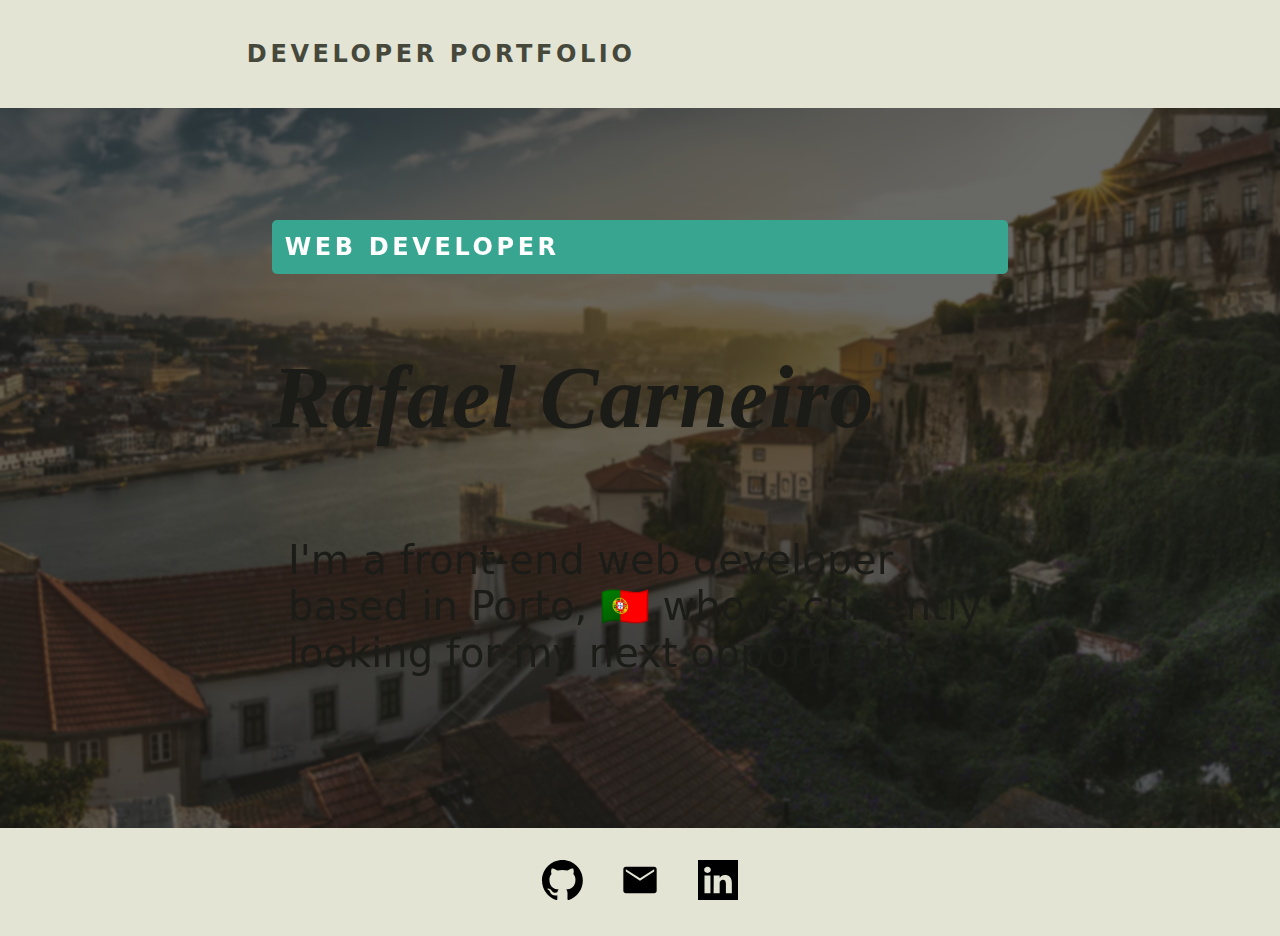
==== index.html @ 3be6e86f "Step 4: Build hero section and basic footer" ====
<!DOCTYPE html>
<html lang="en">
<head>
    <meta charset="UTF-8">
    <meta http-equiv="X-UA-Compatible" content="IE=edge">
    <meta name="viewport" content="width=device-width, initial-scale=1.0">
    <link href="assets/css/index.css" rel="stylesheet" />
    <title>Rafael Carneiro: Front End Web Developer Portfolio - Porto, Portugal</title>

    <!-- This tag means that search engines won't ever try to show this page in their results. -->
    <meta name="robots" content="noindex">
</head>
<body class="surface-1 body-typography pancake-stack">
  <header>
    <section class="top-bar surface-5">
      <p class="display-small-typography">Developer Portfolio</p>
      <theme-toggle></theme-toggle>
    </section>
  </header>
  <main>
    <section class="hero-section">
      <div class="hero-overlay content-center">
        <div class="hero-content">
          <h1 class="display-small-typography surface-4">
            Web Developer
          </h1>
          <h2 class="display-large">
            <em>Rafael Carneiro</em>
          </h2>
          <p>
            I'm a front-end web developer based in Porto, 🇵🇹 who is currently looking for my next opportunity.
          </p>
        </div>
      </div>
    </section>
  </main>
  <footer class="surface-5 content-center">
    <section class="footer-links">
      <a href="https://github.com/rafaelc199" target="_blank">
        <img src="./assets/images/github-mark.svg" alt="GitHub Logo" title="Visit My GitHub" class="social-links">
      </a>
      <a href="mailto:rafaelemachadoc+portfolio@gmail.com" target="_blank">
        <img src="./assets/images/email-icon.svg" alt="Email Icon" title="Email Me" class="social-links">
      </a>
      <a href="https://www.linkedin.com/in/rafael-carneiro-33394322a" target="_blank">
        <img src="./assets/images/linkedin-logo.svg" alt="LinkedIn Logo" title="Visit My LinkedIn" class="social-links">
      </a>
    </section>
  </footer>
  <script type="module" src="assets/js/index.js"></script>
</body>
</html>
---- assets/css/index.css ----
/* 
  Using CSS layers to give better control over how our styles are applied.
  We just specify the order up front that we want to follow and we no 
  longer need to worry about making sure that everything loads in the right order.

  Docs: https://developer.mozilla.org/en-US/docs/Web/CSS/@layer
*/
@layer configuration, theme, layout, utilities, components;

/* 
  Configuration Section.

  This is where we figure out all the different styles we want to make configurable.
  We do this by creating some CSS custom properties.

  Docs: https://developer.mozilla.org/en-US/docs/Web/CSS/Using_CSS_custom_properties
*/
@layer configuration {
  :root {
    /* 
      Colors

      We will set these later on in the theme section. 
      For now we will just leave them as `unset`.
    */
    --surface-1-background: unset;
    --surface-1-text: unset;

    --surface-2-background: unset;
    --surface-2-text: unset;

    --surface-3-background: unset;
    --surface-3-text: unset;

    --surface-4-background: unset;
    --surface-4-text: unset;

    --surface-5-background: unset;
    --surface-5-text: unset;

    --surface-6-background: unset;
    --surface-6-text: unset;

    --surface-7-background: unset;
    --surface-7-text: unset;

    --surface-8-background: unset;
    --surface-8-text: unset;

    --outline-color: unset;

    /* 
      Typography

      Using the values taken from https://open-props.style/ to make sure we get nice looking
      fonts without having to worry about loading custom web fonts.
    */
    --font-sans: system-ui,-apple-system,Segoe UI,Roboto,Ubuntu,Cantarell,Noto Sans,sans-serif;
    --font-serif: ui-serif,serif;
    --font-mono: Dank Mono,Operator Mono,Inconsolata,Fira Mono,ui-monospace,SF Mono,Monaco,Droid Sans Mono,Source Code Pro,monospace;
  }
}

/* 
  Theme Section.

  We want to create a simple light and dark mode version of the page depending on 
  the preferences of the user.
*/
@layer theme {
  /* First we define some basic color schemes */

  /* Light Theme Color Values */
  :root {
    --surface-1-background-light-theme: rgb(255, 252, 244);
    --surface-1-text-light-theme: rgb(27, 28, 23);

    --surface-2-background-light-theme: rgb(160, 189, 7);
    --surface-2-text-light-theme: rgb(255, 255, 255);

    --surface-3-background-light-theme: rgb(92, 97, 70);
    --surface-3-text-light-theme: rgb(255, 255, 255);

    --surface-4-background-light-theme: rgb(55, 165, 143);
    --surface-4-text-light-theme: rgb(255, 255, 255);

    --surface-5-background-light-theme: rgb(227, 228, 211);
    --surface-5-text-light-theme: rgb(70, 72, 60);

    --surface-6-background-light-theme: rgb(47, 137, 215);
    --surface-6-text-light-theme: rgb(255, 255, 255);

    --surface-7-background-light-theme: rgb(141, 42, 42);
    --surface-7-text-light-theme: rgb(255, 255, 255);

    --surface-8-background-light-theme: rgb(210, 160, 72);
    --surface-8-text-light-theme: rgb(255, 255, 255);

    --outline-color-light-theme: rgb(119, 120, 106);
  }

  /* Dark Theme Color Values */
  :root {
    --surface-1-background-dark-theme: rgb(27, 28, 23);
    --surface-1-text-dark-theme: rgb(228, 226, 218);

    --surface-2-background-dark-theme: rgb(187, 208, 100);
    --surface-2-text-dark-theme: rgb(43, 52, 0);

    --surface-3-background-dark-theme: rgb(197, 202, 168);
    --surface-3-text-dark-theme: rgb(46, 51, 27);

    --surface-4-background-dark-theme: rgb(161, 208, 196);
    --surface-4-text-dark-theme: rgb(4, 55, 47);

    --surface-5-background-dark-theme: rgb(70, 72, 60);
    --surface-5-text-dark-theme: rgb(199, 200, 183);

    --surface-6-background-dark-theme: rgb(161, 201, 255);
    --surface-6-text-dark-theme: rgb(0, 50, 91);

    --surface-7-background-dark-theme: rgb(255, 180, 171);
    --surface-7-text-dark-theme: rgb(105, 0, 5);

    --surface-8-background-dark-theme: rgb(255, 181, 91);
    --surface-8-text-dark-theme: rgb(70, 42, 0);

    --outline-color-dark-theme: rgb(145, 146, 131);
  }
  
  /* 
    Set the default theme.

    Now that we have the colors defined for the different themes we can start to use them.
    First we set the default values we want to use if the user has no preference.
    We are going to use the dark theme by default here. We will do that by using some of 
    the CSS custom properties we set up earlier in the configuration section and make 
    them point to the dark theme values we just defined above.
  */
  :root {
    --surface-1-background: var(--surface-1-background-dark-theme);
    --surface-1-text: var(--surface-1-text-dark-theme);

    --surface-2-background: var(--surface-2-background-dark-theme);
    --surface-2-text: var(--surface-2-text-dark-theme);

    --surface-3-background: var(--surface-3-background-dark-theme);
    --surface-3-text: var(--surface-3-text-dark-theme);

    --surface-4-background: var(--surface-4-background-dark-theme);
    --surface-4-text: var(--surface-4-text-dark-theme);

    --surface-5-background: var(--surface-5-background-dark-theme);
    --surface-5-text: var(--surface-5-text-dark-theme);

    --surface-6-background: var(--surface-6-background-dark-theme);
    --surface-6-text: var(--surface-6-text-dark-theme);

    --surface-7-background: var(--surface-7-background-dark-theme);
    --surface-7-text: var(--surface-7-text-dark-theme);

    --surface-8-background: var(--surface-8-background-dark-theme);
    --surface-8-text: var(--surface-8-text-dark-theme);

    --outline-color: var(--outline-color-dark-theme);
  }

  /* 
    Set the alternative theme for users who prefer light mode

    If users have indicated that they prefer light mode in their browser we can easily
    swap out the colors we are using to accomodate that. We do that by wrapping the code
    in a media query that ensures this code will ONLY apply if they have this setting enabled.

    Docs: https://developer.mozilla.org/en-US/docs/Web/CSS/@media/prefers-color-scheme
  */
  @media (prefers-color-scheme: light) {
    :root {
      --surface-1-background: var(--surface-1-background-light-theme);
      --surface-1-text: var(--surface-1-text-light-theme);

      --surface-2-background: var(--surface-2-background-light-theme);
      --surface-2-text: var(--surface-2-text-light-theme);

      --surface-3-background: var(--surface-3-background-light-theme);
      --surface-3-text: var(--surface-3-text-light-theme);

      --surface-4-background: var(--surface-4-background-light-theme);
      --surface-4-text: var(--surface-4-text-light-theme);

      --surface-5-background: var(--surface-5-background-light-theme);
      --surface-5-text: var(--surface-5-text-light-theme);

      --surface-6-background: var(--surface-6-background-light-theme);
      --surface-6-text: var(--surface-6-text-light-theme);

      --surface-7-background: var(--surface-7-background-light-theme);
      --surface-7-text: var(--surface-7-text-light-theme);

      --surface-8-background: var(--surface-8-background-light-theme);
      --surface-8-text: var(--surface-8-text-light-theme);

      --outline-color: var(--outline-color-light-theme);
    }
  }

  /* 
    Users can manually also chose to view the website in light and dark theme modes by clicking
    a button. When that happens we set a custom data attribute on the body tag. This is where we 
    check for that and apply the correct themes if it exists.
  */

  body[data-theme="dark"] {
    --surface-1-background: var(--surface-1-background-dark-theme);
    --surface-1-text: var(--surface-1-text-dark-theme);

    --surface-2-background: var(--surface-2-background-dark-theme);
    --surface-2-text: var(--surface-2-text-dark-theme);

    --surface-3-background: var(--surface-3-background-dark-theme);
    --surface-3-text: var(--surface-3-text-dark-theme);

    --surface-4-background: var(--surface-4-background-dark-theme);
    --surface-4-text: var(--surface-4-text-dark-theme);

    --surface-5-background: var(--surface-5-background-dark-theme);
    --surface-5-text: var(--surface-5-text-dark-theme);

    --surface-6-background: var(--surface-6-background-dark-theme);
    --surface-6-text: var(--surface-6-text-dark-theme);

    --surface-7-background: var(--surface-7-background-dark-theme);
    --surface-7-text: var(--surface-7-text-dark-theme);

    --surface-8-background: var(--surface-8-background-dark-theme);
    --surface-8-text: var(--surface-8-text-dark-theme);

    --outline-color: var(--outline-color-dark-theme);
  }

  body[data-theme="light"]{
    --surface-1-background: var(--surface-1-background-light-theme);
    --surface-1-text: var(--surface-1-text-light-theme);

    --surface-2-background: var(--surface-2-background-light-theme);
    --surface-2-text: var(--surface-2-text-light-theme);

    --surface-3-background: var(--surface-3-background-light-theme);
    --surface-3-text: var(--surface-3-text-light-theme);

    --surface-4-background: var(--surface-4-background-light-theme);
    --surface-4-text: var(--surface-4-text-light-theme);

    --surface-5-background: var(--surface-5-background-light-theme);
    --surface-5-text: var(--surface-5-text-light-theme);

    --surface-6-background: var(--surface-6-background-light-theme);
    --surface-6-text: var(--surface-6-text-light-theme);

    --surface-7-background: var(--surface-7-background-light-theme);
    --surface-7-text: var(--surface-7-text-light-theme);

    --surface-8-background: var(--surface-8-background-light-theme);
    --surface-8-text: var(--surface-8-text-light-theme);

    --outline-color: var(--outline-color-light-theme);
  }
}

@layer layout {
  /* Basic style normalization */
  body {
    margin: 0;
    min-height: 100vh;
  }

  /* https://css-tricks.com/box-sizing/#aa-universal-box-sizing */
  *, ::before, ::after { 
    box-sizing: border-box; 
  }

  /* Based on: https://web.dev/patterns/layout/pancake-stack/ */
  .pancake-stack {
    display: grid;
    grid-template-rows: auto 1fr auto;
  }

  /* Based on https://web.dev/centering-in-css/ */
  .content-center {
    display: grid;
    place-content: center;
    gap: 1ch;
  }
}

/* 
  Utility Section

  Here we are going to create a list of CSS classes that make it easy to style the page.
*/
@layer utilities {
  .surface-1 {
    color: var(--surface-1-text);
    background-color: var(--surface-1-background);
  }

  .surface-2 {
    color: var(--surface-2-text);
    background-color: var(--surface-2-background);
  }

  .surface-3 {
    color: var(--surface-3-text);
    background-color: var(--surface-3-background);
  }

  .surface-4 {
    color: var(--surface-4-text);
    background-color: var(--surface-4-background);
  }

  .surface-5 {
    color: var(--surface-5-text);
    background-color: var(--surface-5-background);
  }

  .surface-6 {
    color: var(--surface-6-text);
    background-color: var(--surface-6-background);
  }

  .surface-7 {
    color: var(--surface-7-text);
    background-color: var(--surface-7-background);
  }

  .surface-8 {
    color: var(--surface-8-text);
    background-color: var(--surface-8-background);
  }

  .outline {
    border: 1px solid var(--outline-color);
  }

  .body-typography {
    font-family: var(--font-sans);
    font-size: 1rem;
  }

  .display-small-typography {
    font-size: 1.5rem;
    text-transform: uppercase;
    letter-spacing: 0.15em;
    font-weight: 600;
  }
}

@layer components {
  /* Header */
  .top-bar {
    display: flex;
    padding: 1rem 3rem;
    align-items: center;
    justify-content: space-around;
  }

  theme-toggle {
    --theme-toggle-icon-color: var(--surface-1-background);
  }

  /* Hero Section */

  .hero-section {
    background-image: url("../images/porto-river-sunset.jpg");
    background-image: -webkit-image-set(
      url("../images/porto-river-sunset.avif") type("image/avif"),
      url("../images/porto-river-sunset.webp") type("image/webp"),
      url("../images/porto-river-sunset.jpg") type("image/jpeg")
    );
    background-image: image-set(
      url("../images/porto-river-sunset.avif") type("image/avif"),
      url("../images/porto-river-sunset.webp") type("image/webp"),
      url("../images/porto-river-sunset.jpg") type("image/jpeg")
    );
    background-position: center center;
    background-repeat: no-repeat;
    background-size: cover;
    min-height: 80vh;
  }

  .hero-overlay {
    background-color: rgba(27, 28, 23, 0.65);
    -webkit-backdrop-filter: blur(1px);
    backdrop-filter: blur(1px);
    min-height: 80vh;
  }

  [data-theme="light"] .hero-overlay {
    background-color: rgba(255, 252, 244, 0.65);
    -webkit-backdrop-filter: blur(3px);
    backdrop-filter: blur(3px);
  }

  .hero-content {
    max-width: 50rem;
    padding: 2rem;
  }

  .hero-content h1 {
    padding: 0.8rem;
    border-radius: 5px;
  }

  .hero-content h2 {
    font-size: 5.5rem;
    font-family: var(--font-serif);
    letter-spacing: 0.01em;
  }

  .hero-content p {
    font-size: 2.5rem;
    font-weight: 200;
    padding: 1rem;
    border-radius: 3px;
  }

  /* Footer  */

  .footer-links a {
    text-decoration: none;
  }

  .footer-links {
    margin-top: 1rem;
    margin-bottom: 1rem;
  }

  img.social-links {
    padding: 1rem;
    height: 4.5rem;
  }

  .social-links:hover {
    border: 1px solid var(--outline-color);
  }
}
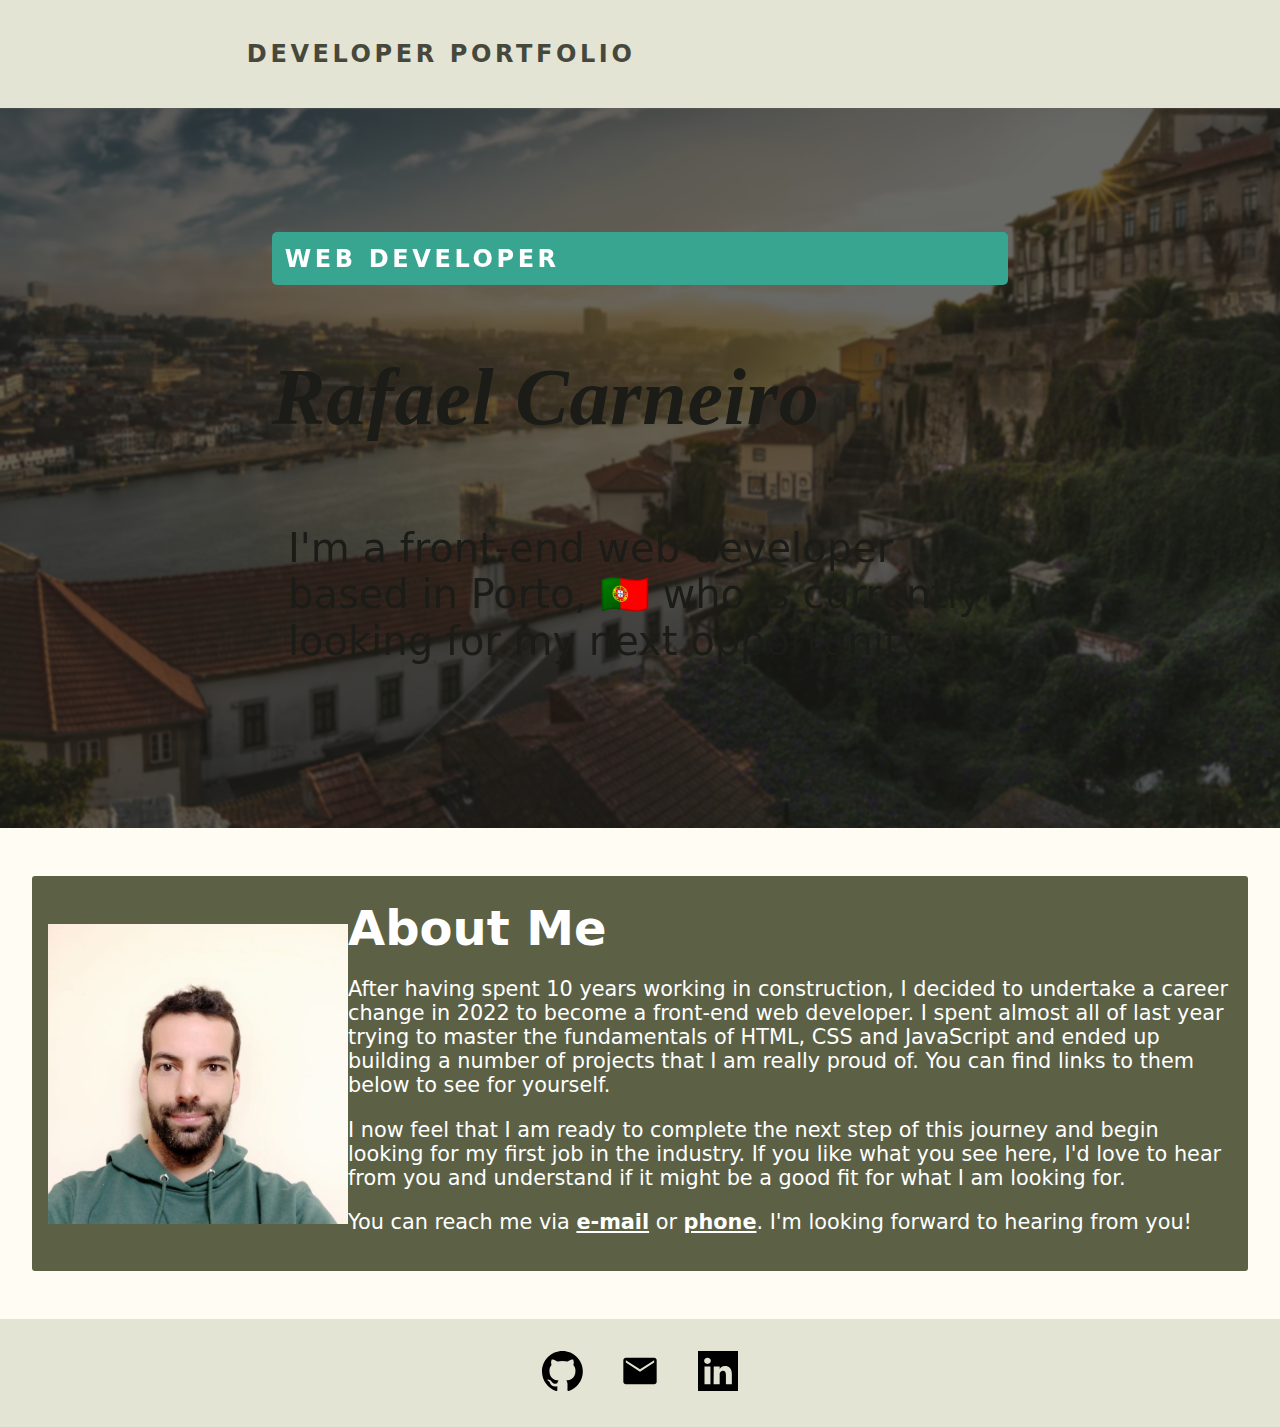
==== commit fd8f7393: "Complete About section" ====
--- a/index.html
+++ b/index.html
@@ -33,6 +33,25 @@
         </div>
       </div>
     </section>
+    <section class="container about-section surface-3">
+      <img src="assets/images/rafa-carneiro.jpeg" alt="Rafael Carneiro" height="300" width="300">
+      <div class="about-section-text">
+        <h4>About Me</h4>
+        <p>
+          After having spent 10 years working in construction, I decided to undertake a career change in 2022 to become a front-end web developer. 
+          I spent almost all of last year trying to master the fundamentals of HTML, CSS and JavaScript and ended up building a number of projects 
+          that I am really proud of. You can find links to them below to see for yourself.
+        </p>
+        <p>
+          I now feel that I am ready to complete the next step of this journey and begin looking for my first job in the industry. If you like what 
+          you see here, I'd love to hear from you and understand if it might be a good fit for what I am looking for.
+        </p>
+        <p>
+          You can reach me via <a href="mailto:rafaelemachadoc+portfolio@gmail.com" target="_blank" title="rafaelemachadoc@gmail.com">e-mail</a> or <a href="tel:+351914448002" title="+351 914 448 002">phone</a>. 
+          I'm looking forward to hearing from you!
+        </p>
+      </div>
+    </section>
   </main>
   <footer class="surface-5 content-center">
     <section class="footer-links">
--- a/assets/css/index.css
+++ b/assets/css/index.css
@@ -272,6 +272,7 @@
   body {
     margin: 0;
     min-height: 100vh;
+    max-width: 100vw;
   }
 
   /* https://css-tricks.com/box-sizing/#aa-universal-box-sizing */
@@ -290,6 +291,14 @@
     display: grid;
     place-content: center;
     gap: 1ch;
+  }
+
+  /* Create a class that helps us take up a reasonable amount of width on the screen depending how big the screen is */
+  .container {
+    margin-inline: auto;
+    width: clamp(16rem, 95vw, 85rem);
+    padding-inline: clamp(1.375rem, 1.2rem + 0.89vw, 2rem);
+    position: relative;
   }
 }
 
@@ -413,7 +422,7 @@
   }
 
   .hero-content h2 {
-    font-size: 5.5rem;
+    font-size: clamp(4rem, 5rem, 5.5rem); /* https://developer.mozilla.org/en-US/docs/Web/CSS/clamp */
     font-family: var(--font-serif);
     letter-spacing: 0.01em;
   }
@@ -425,6 +434,37 @@
     border-radius: 3px;
   }
 
+  /* About Section */
+
+  .about-section {
+    margin-block: 3rem;
+    padding: 1rem;
+    border-radius: 3px;
+    display: flex;
+    flex-direction: column;
+    align-items: center;
+  }
+
+  .about-section-text a {
+    /* Keep the links the same color as the rest of the text just make them bold */
+    color: var(--surface-4-text);
+    font-weight: bold;
+  }
+
+  .about-section-text {
+    text-align: center;
+  }
+
+  .about-section-text h4 {
+    font-size: 3rem;
+    margin-block: 0.5rem;
+  }
+
+  .about-section-text p {
+    max-width: 70ch;
+    font-size: 1.3rem;
+  }
+
   /* Footer  */
 
   .footer-links a {
@@ -444,4 +484,29 @@
   .social-links:hover {
     border: 1px solid var(--outline-color);
   }
+
+  /* Whatever changes we want to make for medium sized screens and above */
+  @media (width >= 768px) {
+    .about-section {
+      flex-direction: row;
+    }
+
+    .about-section-text {
+      margin-inline-start: 2rem;
+      text-align: left;
+    }
+  }
+
+  /* Whatever changes we want to make for large screens */
+  @media (width >= 1240px) {
+    .about-section {
+      flex-direction: row;
+      justify-content: space-around;
+    }
+
+    .about-section-text {
+      /* We don't need the margin any more because we use the `space-around` to handle the layout now */
+      margin-inline-start: unset;
+    }
+  }
 }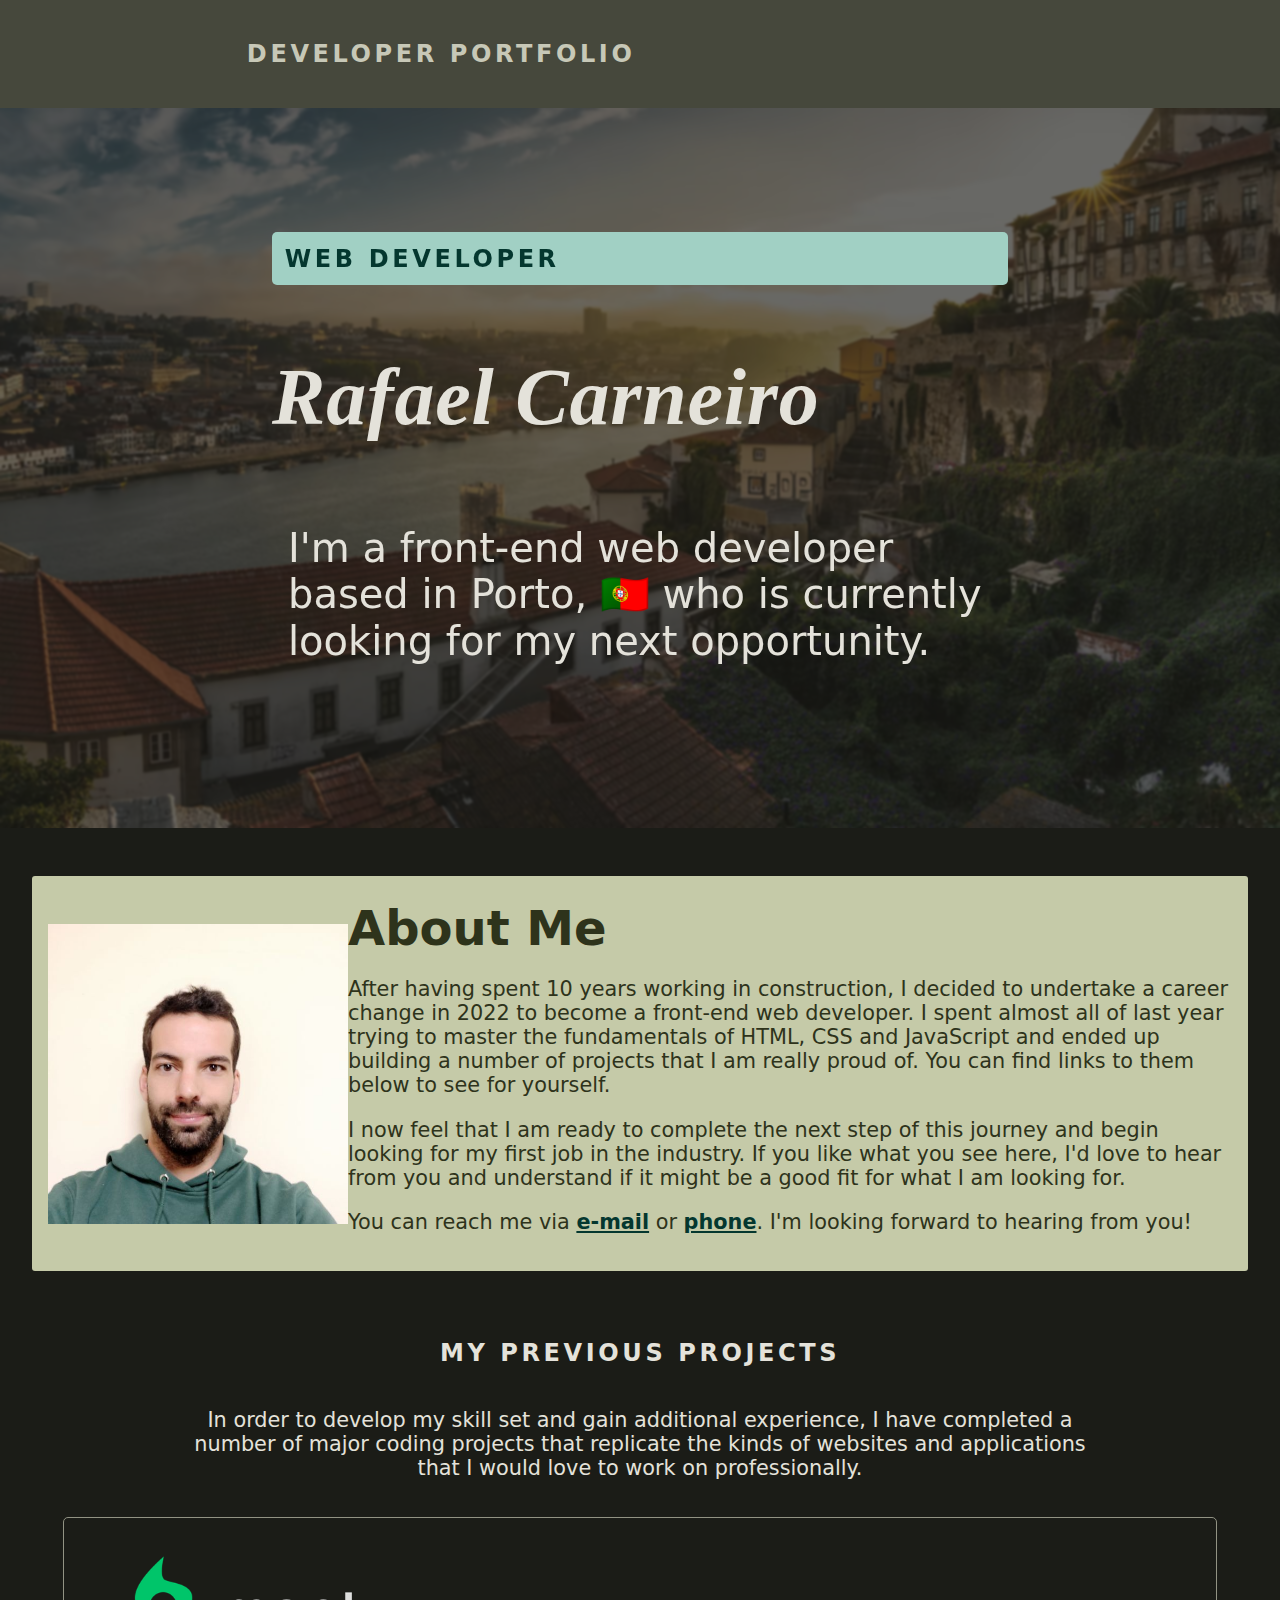
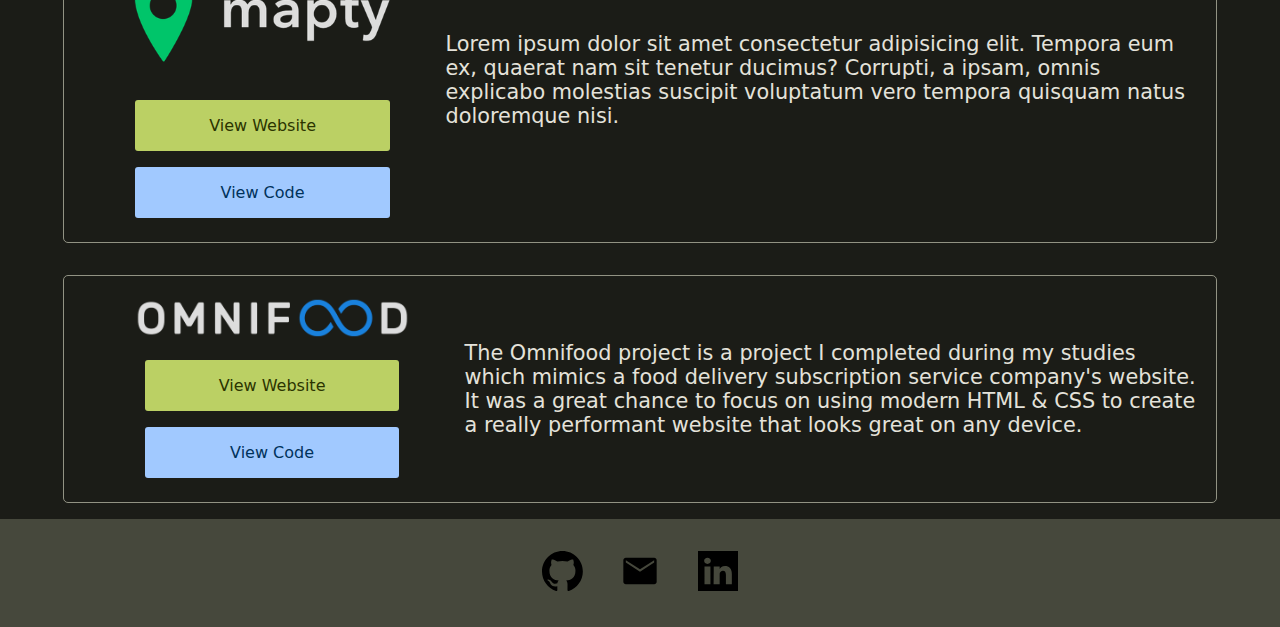
==== commit 094c8660: "Basic outline of project cards in place" ====
--- a/index.html
+++ b/index.html
@@ -10,7 +10,7 @@
     <!-- This tag means that search engines won't ever try to show this page in their results. -->
     <meta name="robots" content="noindex">
 </head>
-<body class="surface-1 body-typography pancake-stack">
+<body class="surface-1 body-typography pancake-stack" data-theme="dark">
   <header>
     <section class="top-bar surface-5">
       <p class="display-small-typography">Developer Portfolio</p>
@@ -37,20 +37,54 @@
       <img src="assets/images/rafa-carneiro.jpeg" alt="Rafael Carneiro" height="300" width="300">
       <div class="about-section-text">
         <h4>About Me</h4>
-        <p>
+        <p class="prose">
           After having spent 10 years working in construction, I decided to undertake a career change in 2022 to become a front-end web developer. 
           I spent almost all of last year trying to master the fundamentals of HTML, CSS and JavaScript and ended up building a number of projects 
           that I am really proud of. You can find links to them below to see for yourself.
         </p>
-        <p>
+        <p class="prose">
           I now feel that I am ready to complete the next step of this journey and begin looking for my first job in the industry. If you like what 
           you see here, I'd love to hear from you and understand if it might be a good fit for what I am looking for.
         </p>
-        <p>
+        <p class="prose">
           You can reach me via <a href="mailto:rafaelemachadoc+portfolio@gmail.com" target="_blank" title="rafaelemachadoc@gmail.com">e-mail</a> or <a href="tel:+351914448002" title="+351 914 448 002">phone</a>. 
           I'm looking forward to hearing from you!
         </p>
       </div>
+    </section>
+    <section class="container projects-section">
+      <h2 class="display-small-typography">
+        My Previous Projects
+      </h2>
+      <p class="light-typography prose">
+        In order to develop my skill set and gain additional experience, I have completed a number of major coding projects that replicate the kinds of websites and applications that I would love to work on professionally.
+      </p>
+
+      <article class="project-card outline">
+        <div class="project-links">
+          <img src="./assets/images/mapty-logo.png" data-invert="on-light" height="150" width="366">
+          <a href="https://rafaelc199.github.io/mapty/" class="surface-2 button" target="_blank">View Website</a>
+          <a href="https://github.com/rafaelc199/mapty" class="surface-6 button" target="_blank">View Code</a>
+        </div>
+        <div class="project-description">
+          <p class="prose">
+            Lorem ipsum dolor sit amet consectetur adipisicing elit. Tempora eum ex, quaerat nam sit tenetur ducimus? Corrupti, a ipsam, omnis explicabo molestias suscipit voluptatum vero tempora quisquam natus doloremque nisi.
+          </p>
+        </div>
+      </article>
+      <article class="project-card outline">
+        <div class="project-links">
+          <img src="./assets/images/omnifood-logo.png" data-invert="on-dark" height="52" width="385">
+          <a href="https://rafaelc199.github.io/Rafael-food-poject/" class="surface-2 button" target="_blank">View Website</a>
+          <a href="https://github.com/rafaelc199/Rafael-food-poject" class="surface-6 button" target="_blank">View Code</a>
+        </div>
+        <div class="project-description">
+          <p class="prose">
+            The Omnifood project is a project I completed during my studies which mimics a food delivery subscription service company's website. It was a great chance to focus on using modern HTML &amp; CSS to create a really 
+            performant website that looks great on any device. 
+          </p>
+        </div>
+      </article>
     </section>
   </main>
   <footer class="surface-5 content-center">
--- a/assets/css/index.css
+++ b/assets/css/index.css
@@ -300,6 +300,16 @@
     padding-inline: clamp(1.375rem, 1.2rem + 0.89vw, 2rem);
     position: relative;
   }
+
+  /* When the page theme is set to light and we have an image that needs to invert its colors */
+  body[data-theme="light"] img[data-invert="on-light"] {
+    filter: invert(1);
+  }
+
+  /* When the page theme is set to dark and we have an image that needs to invert its colors */
+  body[data-theme="dark"] img[data-invert="on-dark"] {
+    filter: invert(1);
+  }
 }
 
 /* 
@@ -357,12 +367,23 @@
     font-size: 1rem;
   }
 
+  .prose {
+    max-width: 70ch;
+    font-size: 1.3rem;
+  }
+
   .display-small-typography {
     font-size: 1.5rem;
     text-transform: uppercase;
     letter-spacing: 0.15em;
     font-weight: 600;
   }
+
+  .light-typography {
+    font-weight: 100;
+  }
+
+
 }
 
 @layer components {
@@ -460,10 +481,48 @@
     margin-block: 0.5rem;
   }
 
-  .about-section-text p {
-    max-width: 70ch;
-    font-size: 1.3rem;
-  }
+  /* Projects Section */
+
+  .projects-section {
+    text-align: center;
+    display: flex;
+    align-items: center;
+    flex-direction: column;
+  }
+
+  .project-card {
+    display: flex;
+    flex-direction: column;
+    align-items: center;
+    border-radius: 5px;
+    margin-block: 1rem;
+    padding: 1rem;
+    width: 100%
+  }
+
+  .project-card img {
+    scale: 0.7;
+    margin-block-end: 0.5rem;
+  }
+
+  .project-links {
+    display: flex;
+    flex-direction: column;
+    align-items: center;
+  }
+
+  .project-links a:hover{
+    opacity: 0.8;
+  }
+
+  .button {
+    margin-block: 0.5rem;
+    padding: 1rem;
+    text-decoration: none;
+    width: 25ch;
+    border-radius: 3px;
+  }
+
 
   /* Footer  */
 
@@ -508,5 +567,14 @@
       /* We don't need the margin any more because we use the `space-around` to handle the layout now */
       margin-inline-start: unset;
     }
+
+    .project-card {
+      flex-direction: row;
+      justify-content: space-between;
+    }
+
+    .project-description {
+      text-align: left;
+    }
   }
 }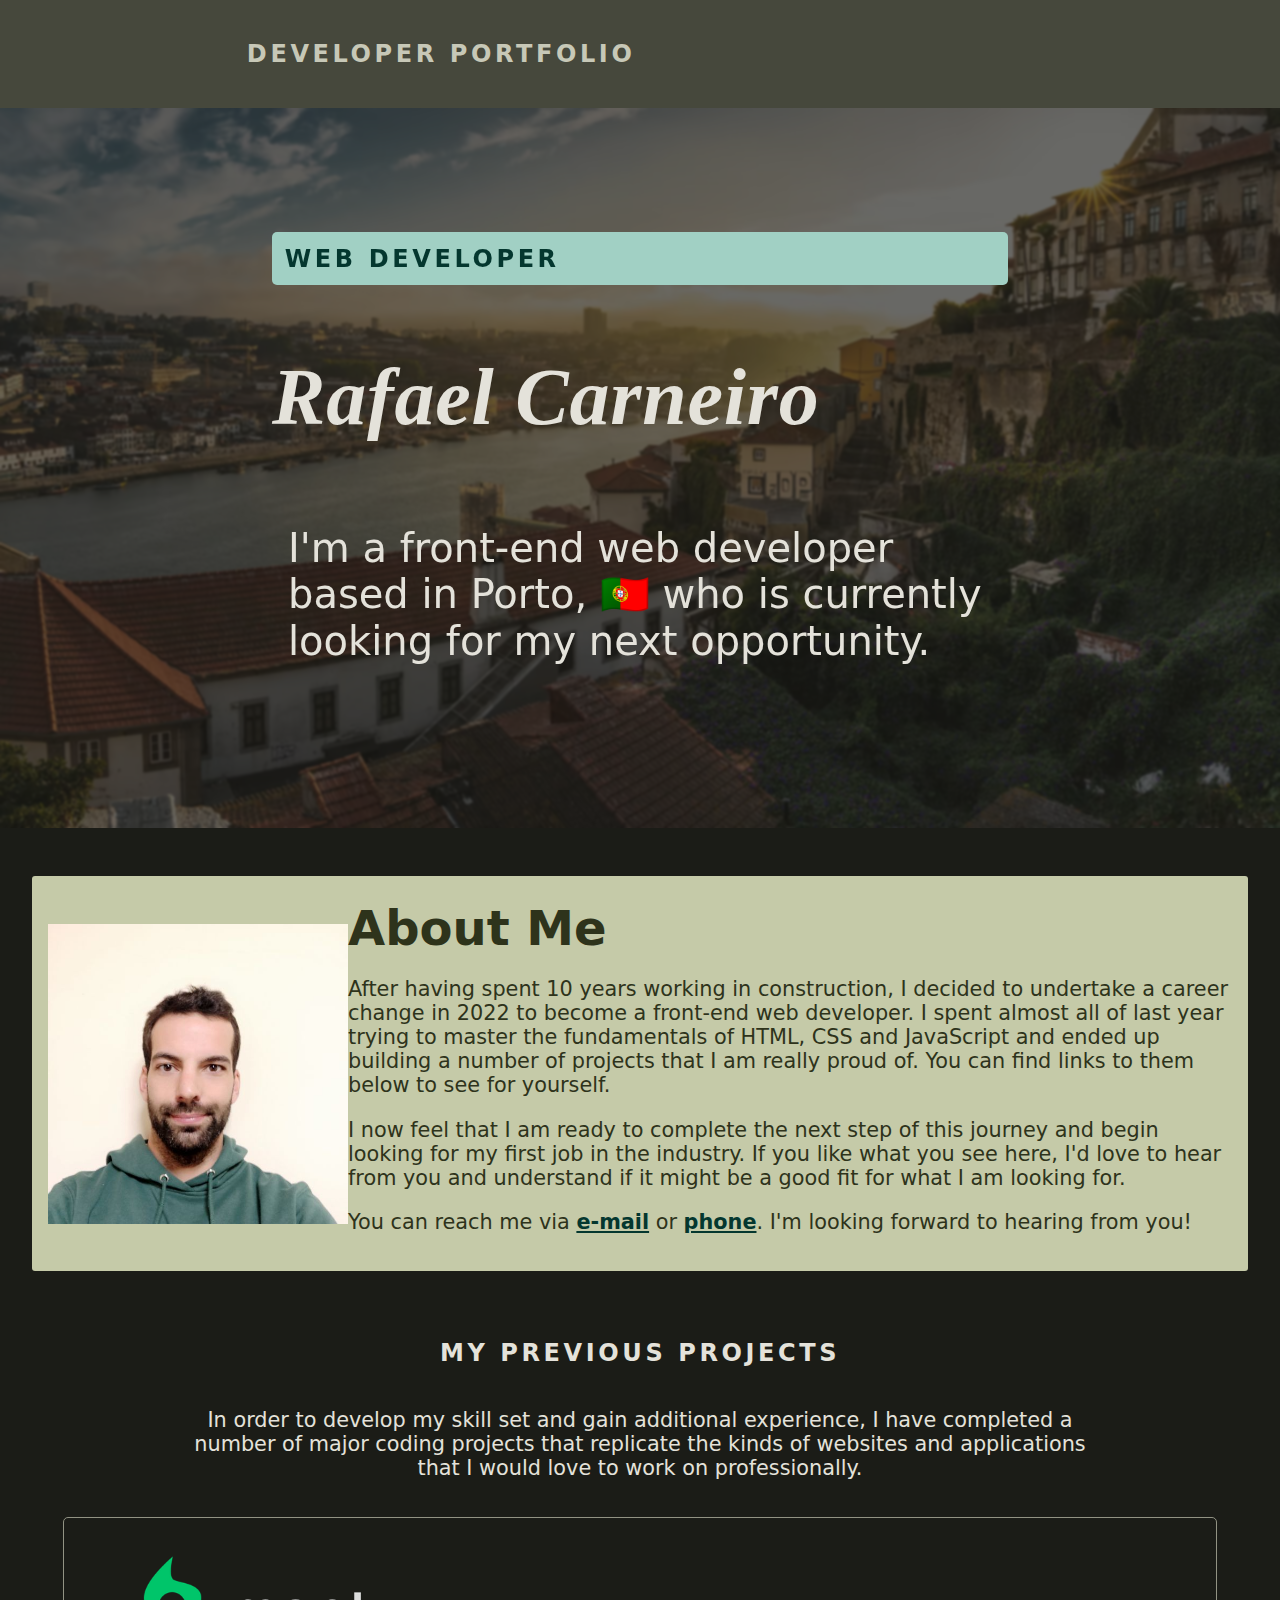
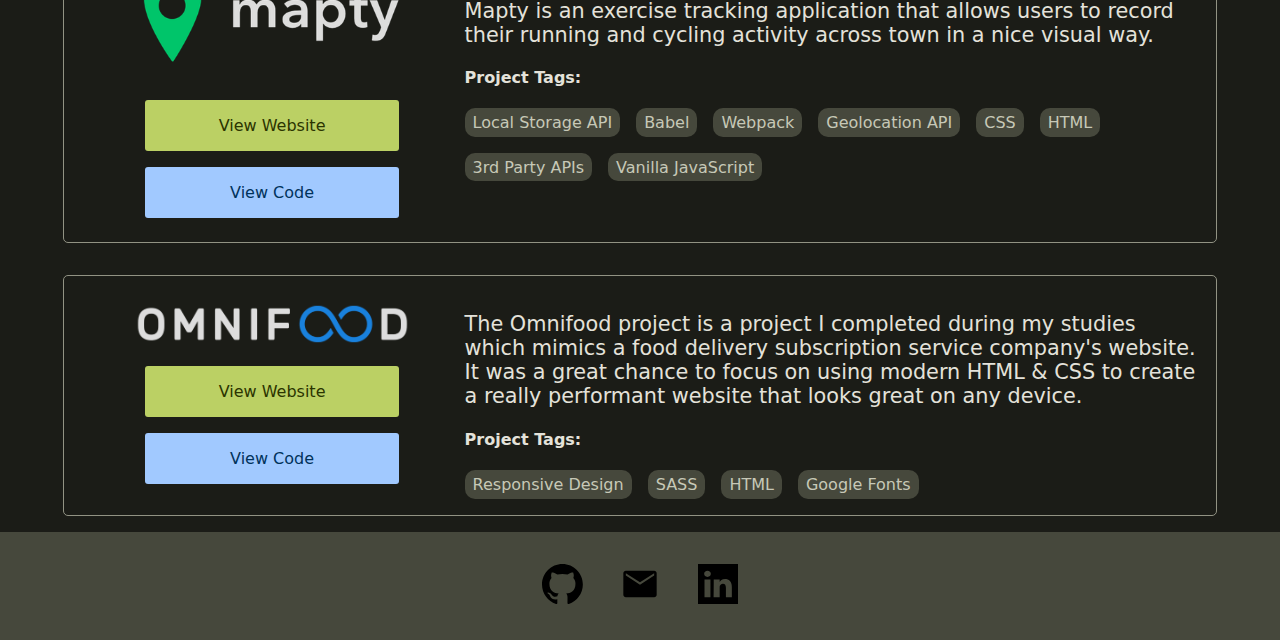
==== commit 3cbcc821: "Add tags and fix alignment issues on project list" ====
--- a/index.html
+++ b/index.html
@@ -68,8 +68,36 @@
         </div>
         <div class="project-description">
           <p class="prose">
-            Lorem ipsum dolor sit amet consectetur adipisicing elit. Tempora eum ex, quaerat nam sit tenetur ducimus? Corrupti, a ipsam, omnis explicabo molestias suscipit voluptatum vero tempora quisquam natus doloremque nisi.
+            Mapty is an exercise tracking application that allows users to record their running and cycling activity across town in a 
+            nice visual way.  
           </p>
+          <h4>Project Tags:</h4>
+          <div class="project-tags">
+            <div class="tag">
+              Local Storage API
+            </div>
+            <div class="tag">
+              Babel
+            </div>
+            <div class="tag">
+              Webpack
+            </div>
+            <div class="tag">
+              Geolocation API
+            </div>
+            <div class="tag">
+              CSS
+            </div>
+            <div class="tag">
+              HTML
+            </div>
+            <div class="tag">
+              3rd Party APIs
+            </div>
+            <div class="tag">
+              Vanilla JavaScript
+            </div>
+          </div>
         </div>
       </article>
       <article class="project-card outline">
@@ -83,6 +111,21 @@
             The Omnifood project is a project I completed during my studies which mimics a food delivery subscription service company's website. It was a great chance to focus on using modern HTML &amp; CSS to create a really 
             performant website that looks great on any device. 
           </p>
+          <h4>Project Tags:</h4>
+          <div class="project-tags">
+            <div class="tag">
+              Responsive Design
+            </div>
+            <div class="tag">
+              SASS
+            </div>
+            <div class="tag">
+              HTML
+            </div>
+            <div class="tag">
+              Google Fonts
+            </div>
+          </div>
         </div>
       </article>
     </section>
--- a/assets/css/index.css
+++ b/assets/css/index.css
@@ -523,6 +523,21 @@
     border-radius: 3px;
   }
 
+  .project-tags {
+    display: flex;
+    justify-content: start;
+    gap: 1rem;
+    align-items: center;
+    flex-wrap: wrap;
+  }
+
+  .tag {
+    background-color: var(--surface-5-background);
+    color: var(--surface-5-text);
+    border-radius: 10px;
+    padding: 0.3rem 0.5rem;
+  }
+
 
   /* Footer  */
 
@@ -575,6 +590,11 @@
 
     .project-description {
       text-align: left;
+      flex-grow: 1;
+    }
+
+    .project-links {
+      min-width: 385px;
     }
   }
 }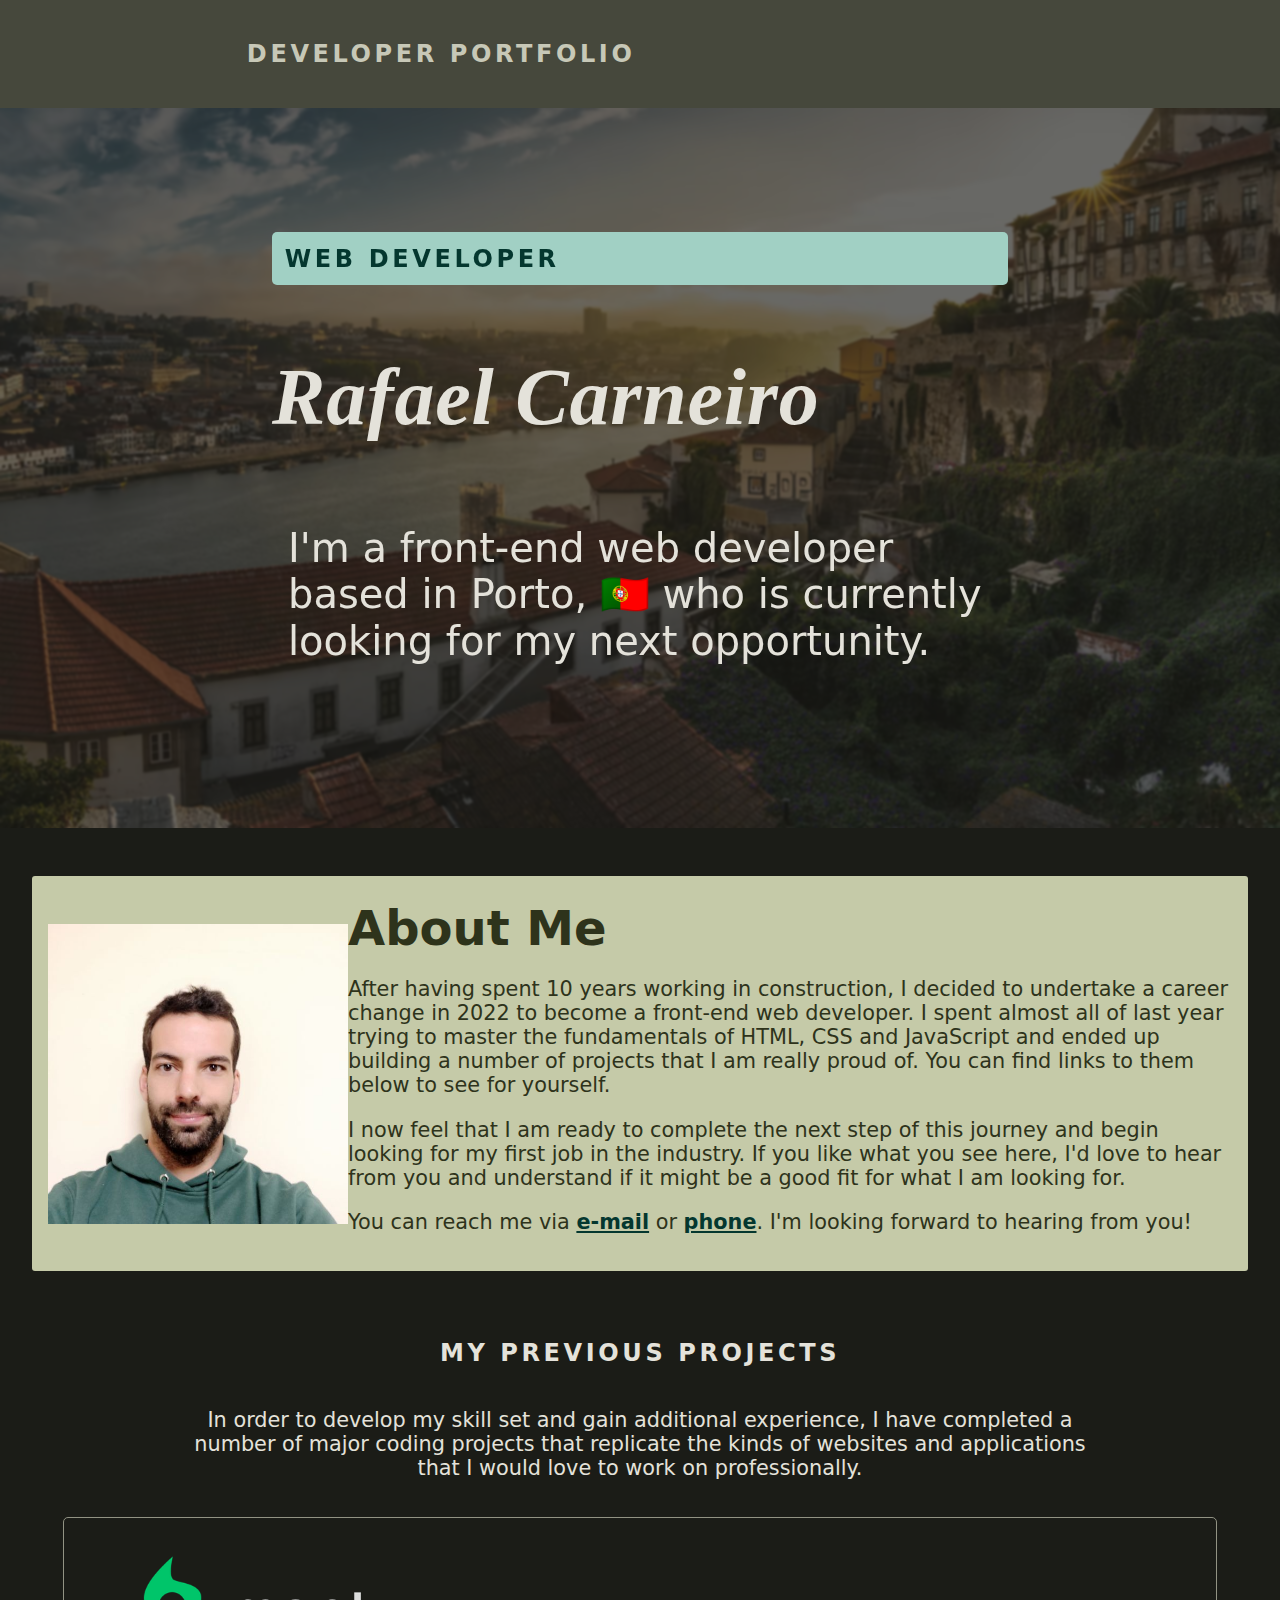
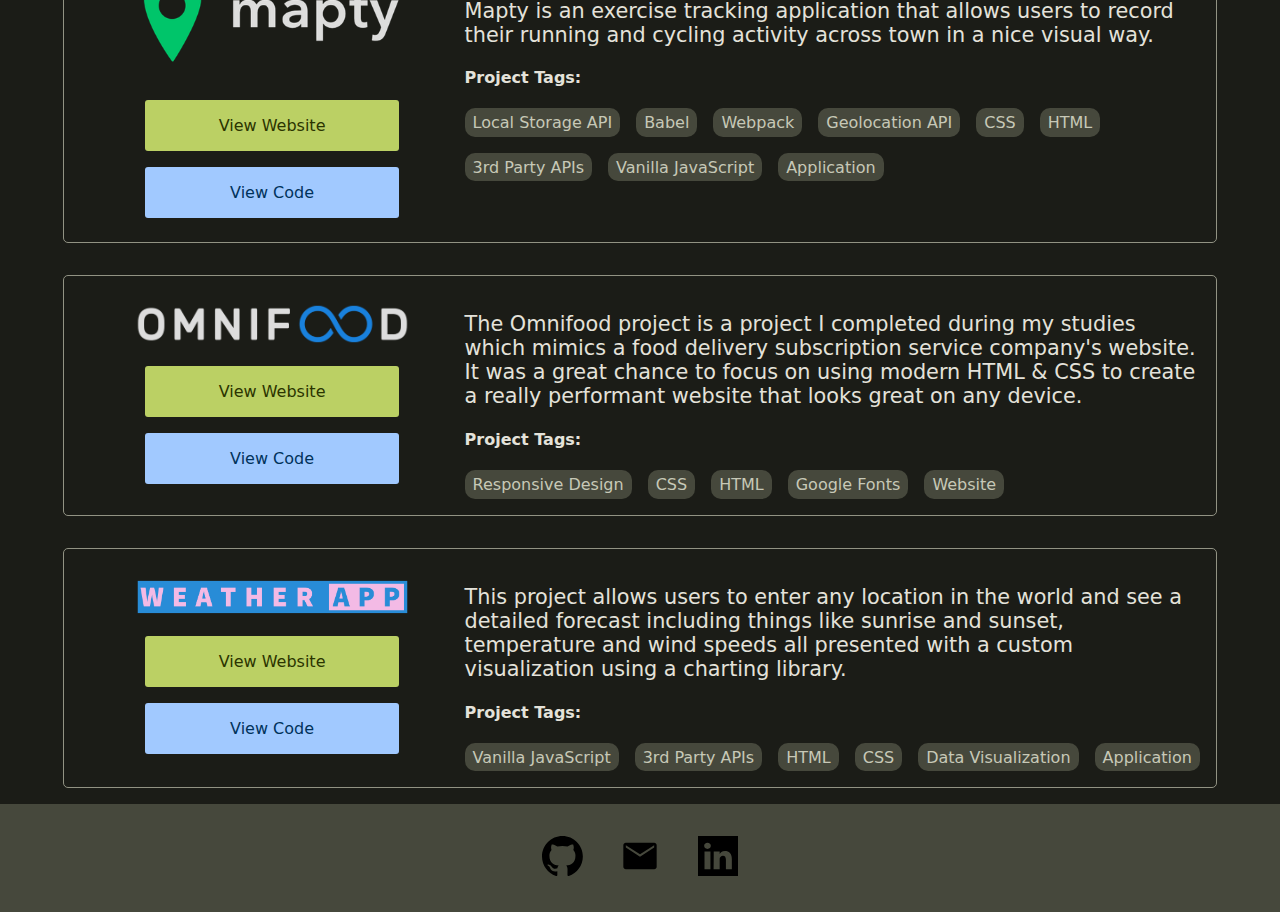
==== commit 57f8e3fe: "Add Weather App project" ====
--- a/index.html
+++ b/index.html
@@ -97,6 +97,9 @@
             <div class="tag">
               Vanilla JavaScript
             </div>
+            <div class="tag">
+              Application
+            </div>
           </div>
         </div>
       </article>
@@ -117,13 +120,50 @@
               Responsive Design
             </div>
             <div class="tag">
-              SASS
+              CSS
             </div>
             <div class="tag">
               HTML
             </div>
             <div class="tag">
               Google Fonts
+            </div>
+            <div class="tag">
+              Website
+            </div>
+          </div>
+        </div>
+      </article>
+      <article class="project-card outline">
+        <div class="project-links">
+          <img src="./assets/images/weather-app.jpeg" width="385" data-invert="on-light">
+          <a href="https://rafaelc199.github.io/weatherapp/" class="surface-2 button" target="_blank">View Website</a>
+          <a href="https://github.com/rafaelc199/weatherapp" class="surface-6 button" target="_blank">View Code</a>
+        </div>
+        <div class="project-description">
+          <p class="prose">
+            This project allows users to enter any location in the world and see a detailed forecast including things like 
+            sunrise and sunset, temperature and wind speeds all presented with a custom visualization using a charting library.
+          </p>
+          <h4>Project Tags:</h4>
+          <div class="project-tags">
+            <div class="tag">
+              Vanilla JavaScript
+            </div>
+            <div class="tag">
+              3rd Party APIs
+            </div>
+            <div class="tag">
+              HTML
+            </div>
+            <div class="tag">
+              CSS
+            </div>
+            <div class="tag">
+              Data Visualization
+            </div>
+            <div class="tag">
+              Application
             </div>
           </div>
         </div>
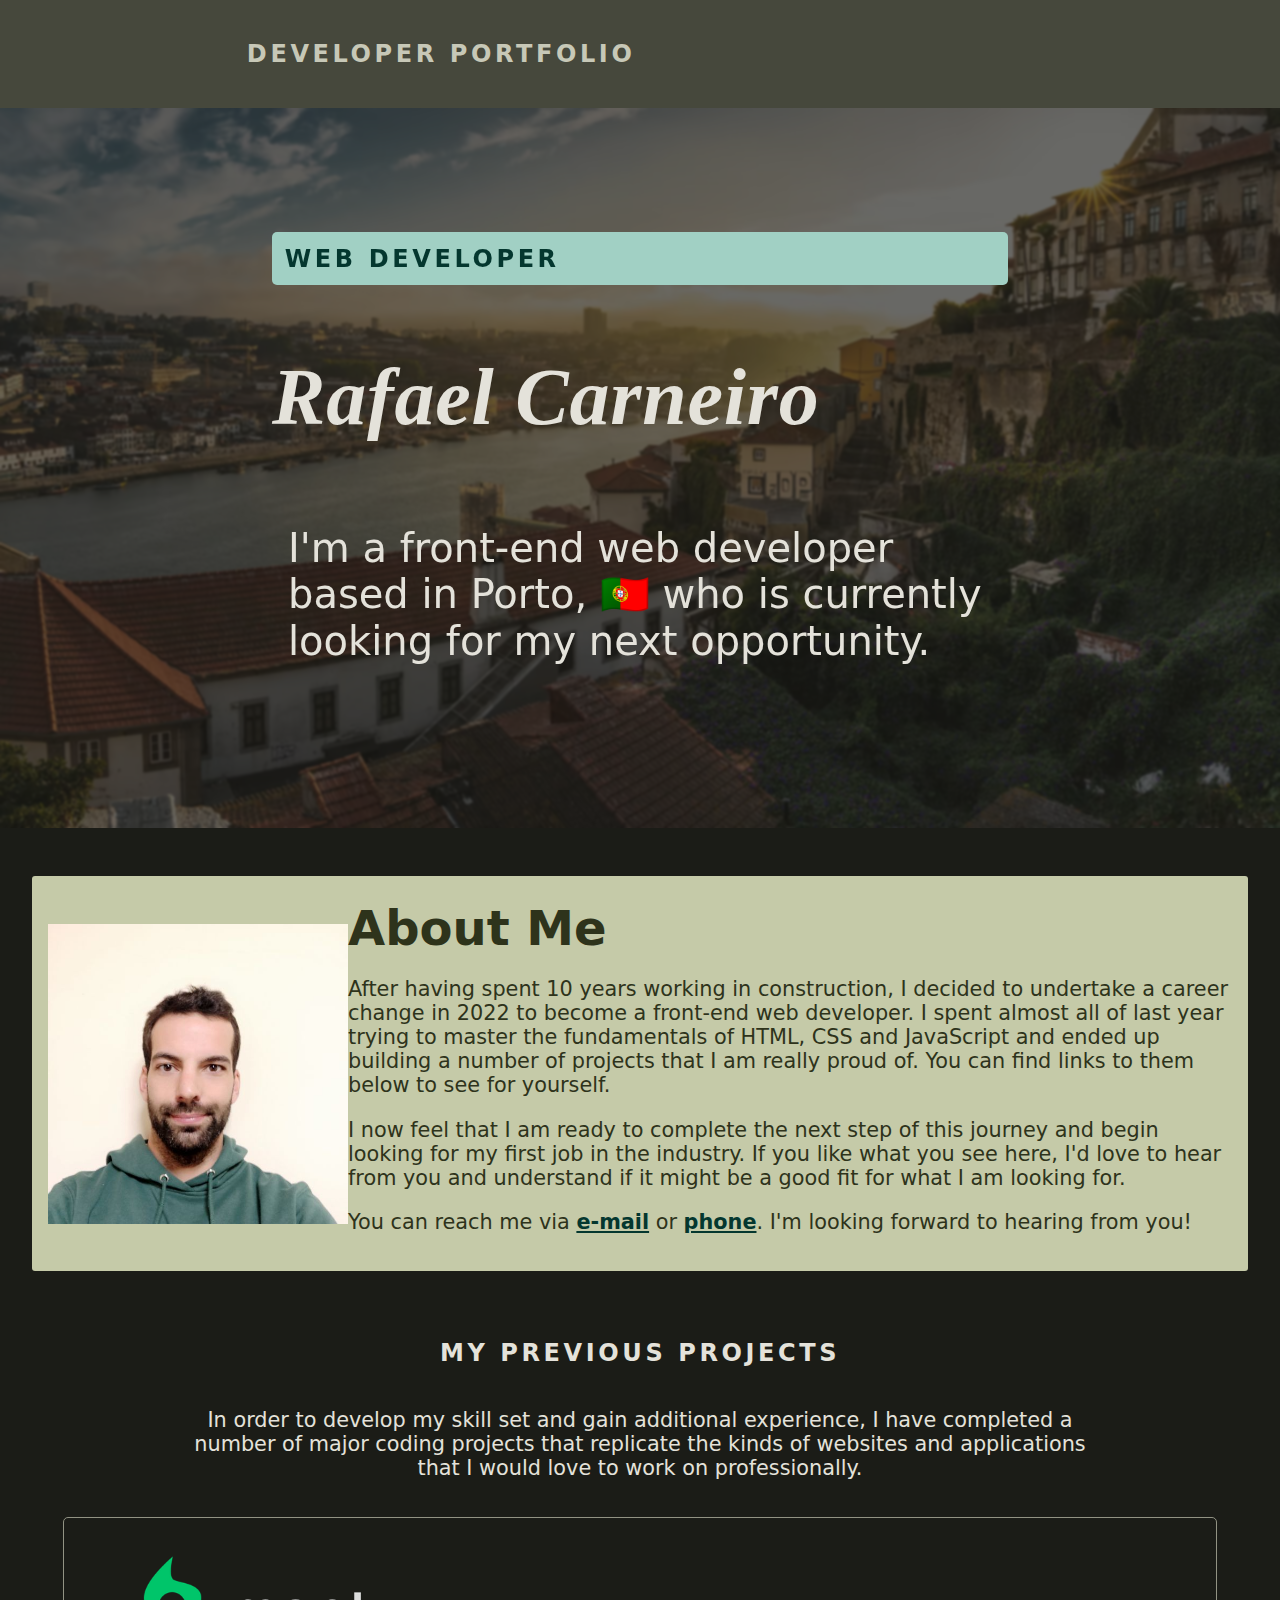
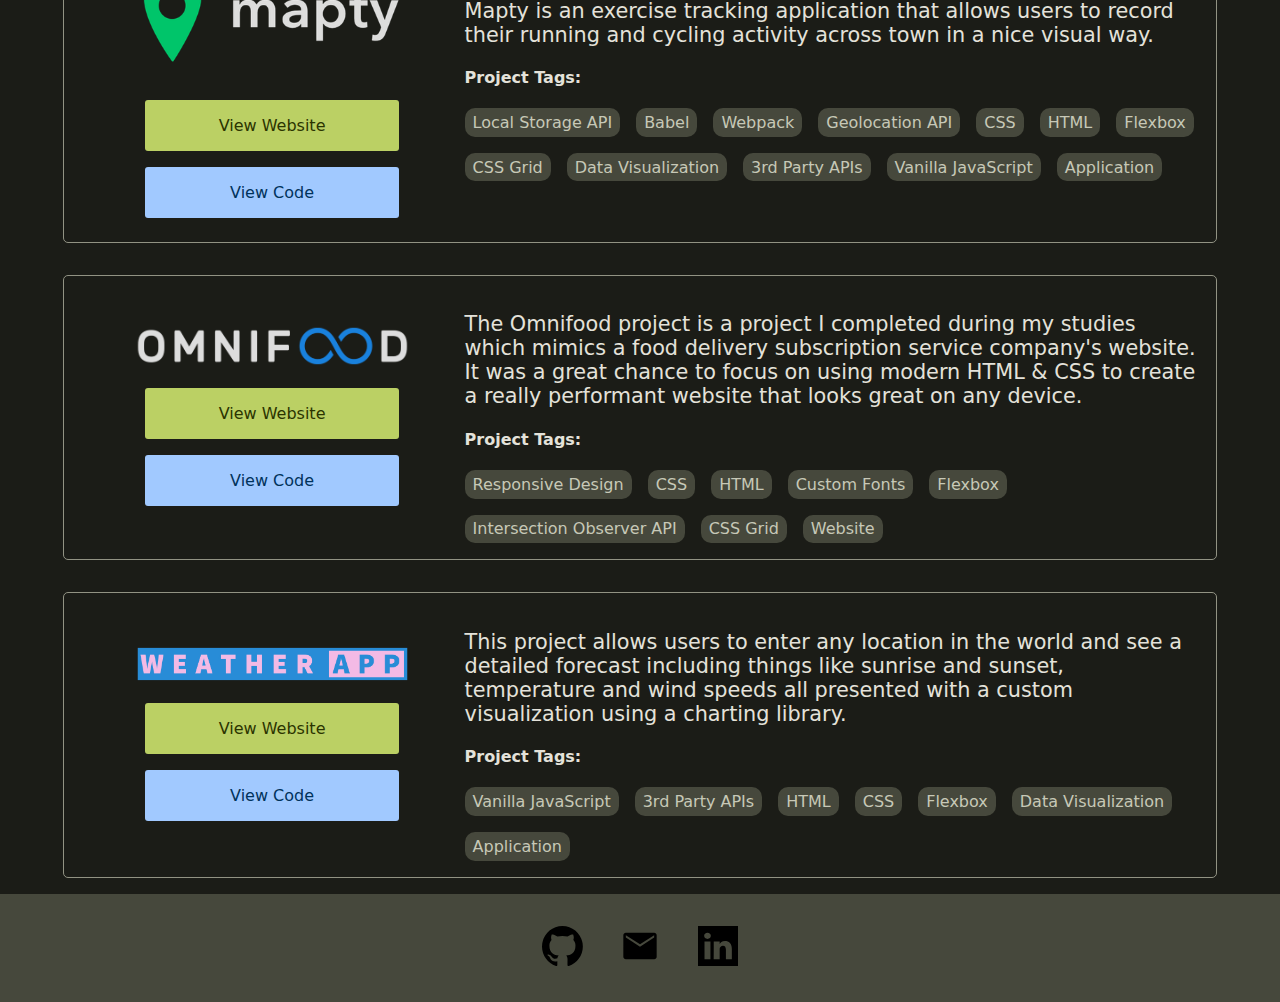
==== commit 4b543a77: "Finish step 6" ====
--- a/index.html
+++ b/index.html
@@ -92,6 +92,15 @@
               HTML
             </div>
             <div class="tag">
+              Flexbox
+            </div>
+            <div class="tag">
+              CSS Grid
+            </div>
+            <div class="tag">
+              Data Visualization
+            </div>
+            <div class="tag">
               3rd Party APIs
             </div>
             <div class="tag">
@@ -126,7 +135,16 @@
               HTML
             </div>
             <div class="tag">
-              Google Fonts
+              Custom Fonts
+            </div>
+            <div class="tag">
+              Flexbox
+            </div>
+            <div class="tag">
+              Intersection Observer API
+            </div>
+            <div class="tag">
+              CSS Grid
             </div>
             <div class="tag">
               Website
@@ -158,6 +176,9 @@
             </div>
             <div class="tag">
               CSS
+            </div>
+            <div class="tag">
+              Flexbox
             </div>
             <div class="tag">
               Data Visualization
--- a/assets/css/index.css
+++ b/assets/css/index.css
@@ -380,7 +380,7 @@
   }
 
   .light-typography {
-    font-weight: 100;
+    font-weight: 200;
   }
 
 
@@ -525,7 +525,7 @@
 
   .project-tags {
     display: flex;
-    justify-content: start;
+    justify-content: center;
     gap: 1rem;
     align-items: center;
     flex-wrap: wrap;
@@ -596,5 +596,9 @@
     .project-links {
       min-width: 385px;
     }
+
+    .project-tags {
+      justify-content: start;
+    }
   }
 }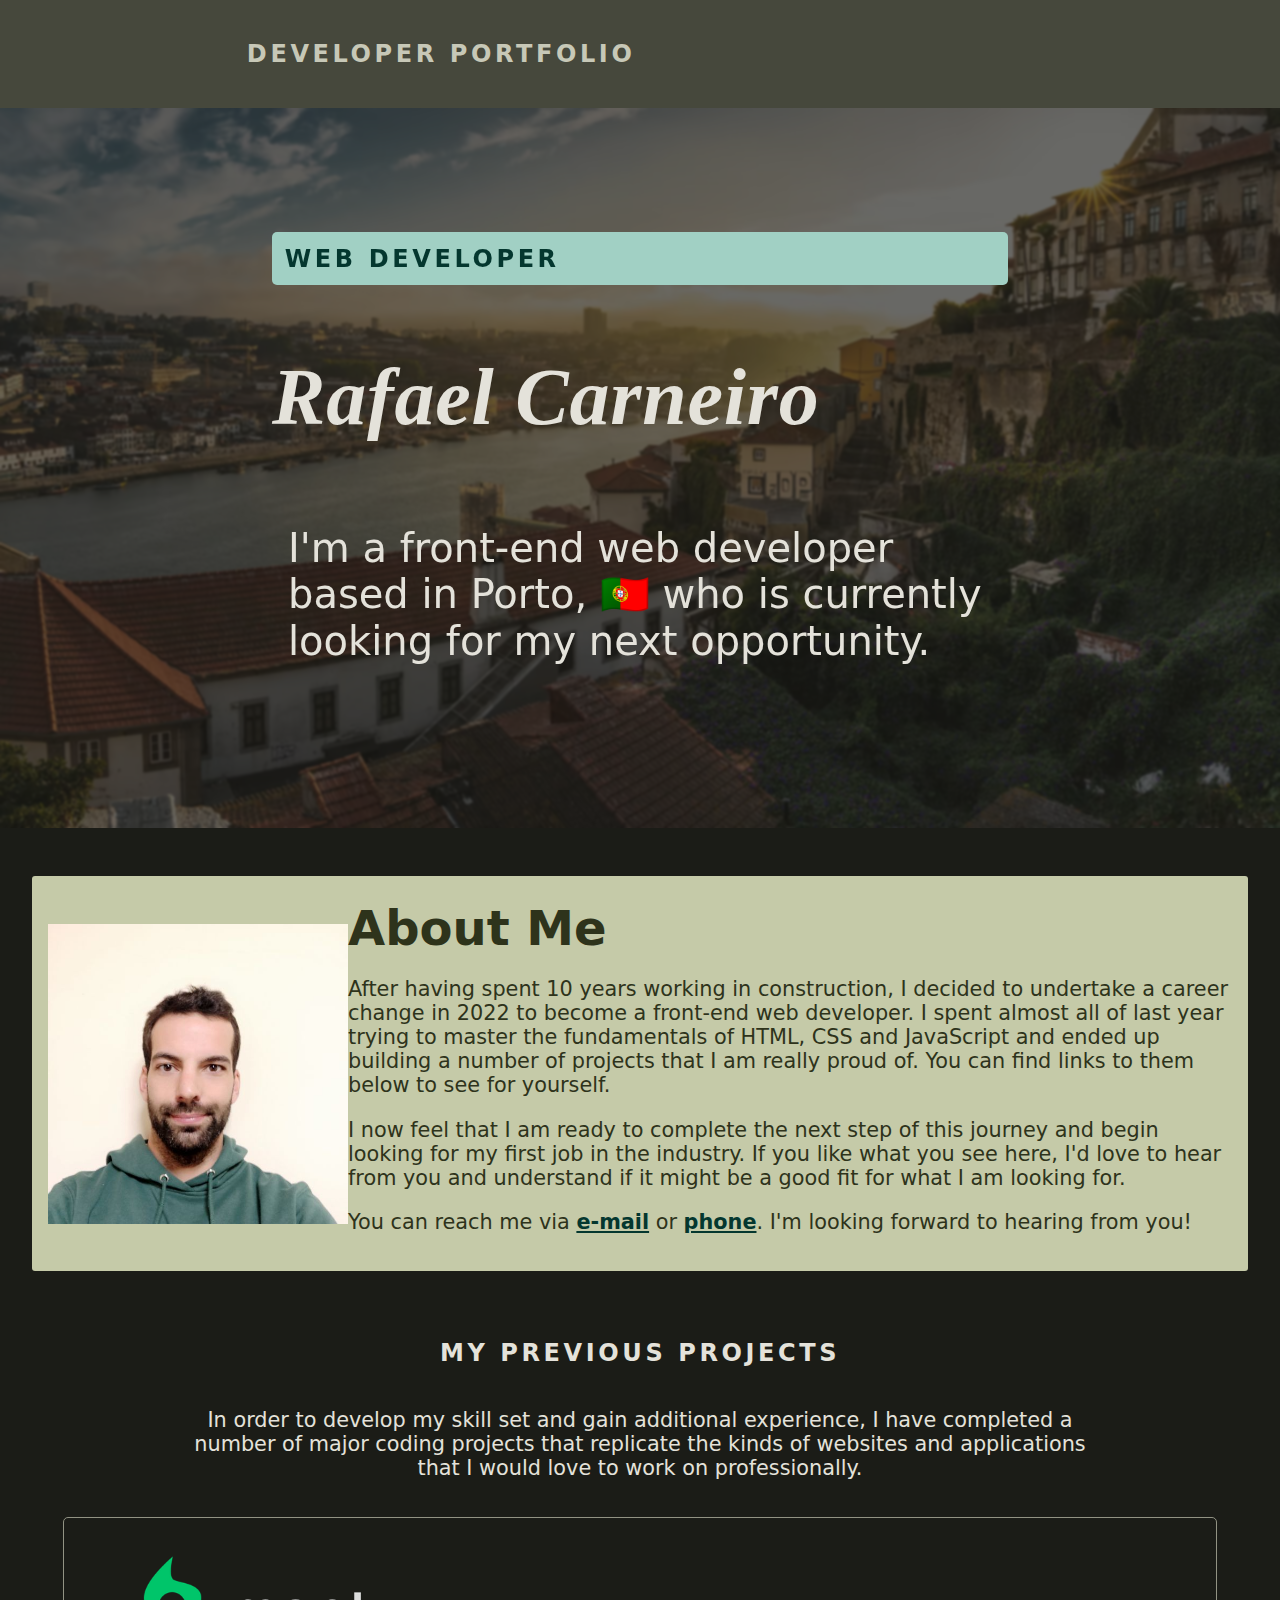
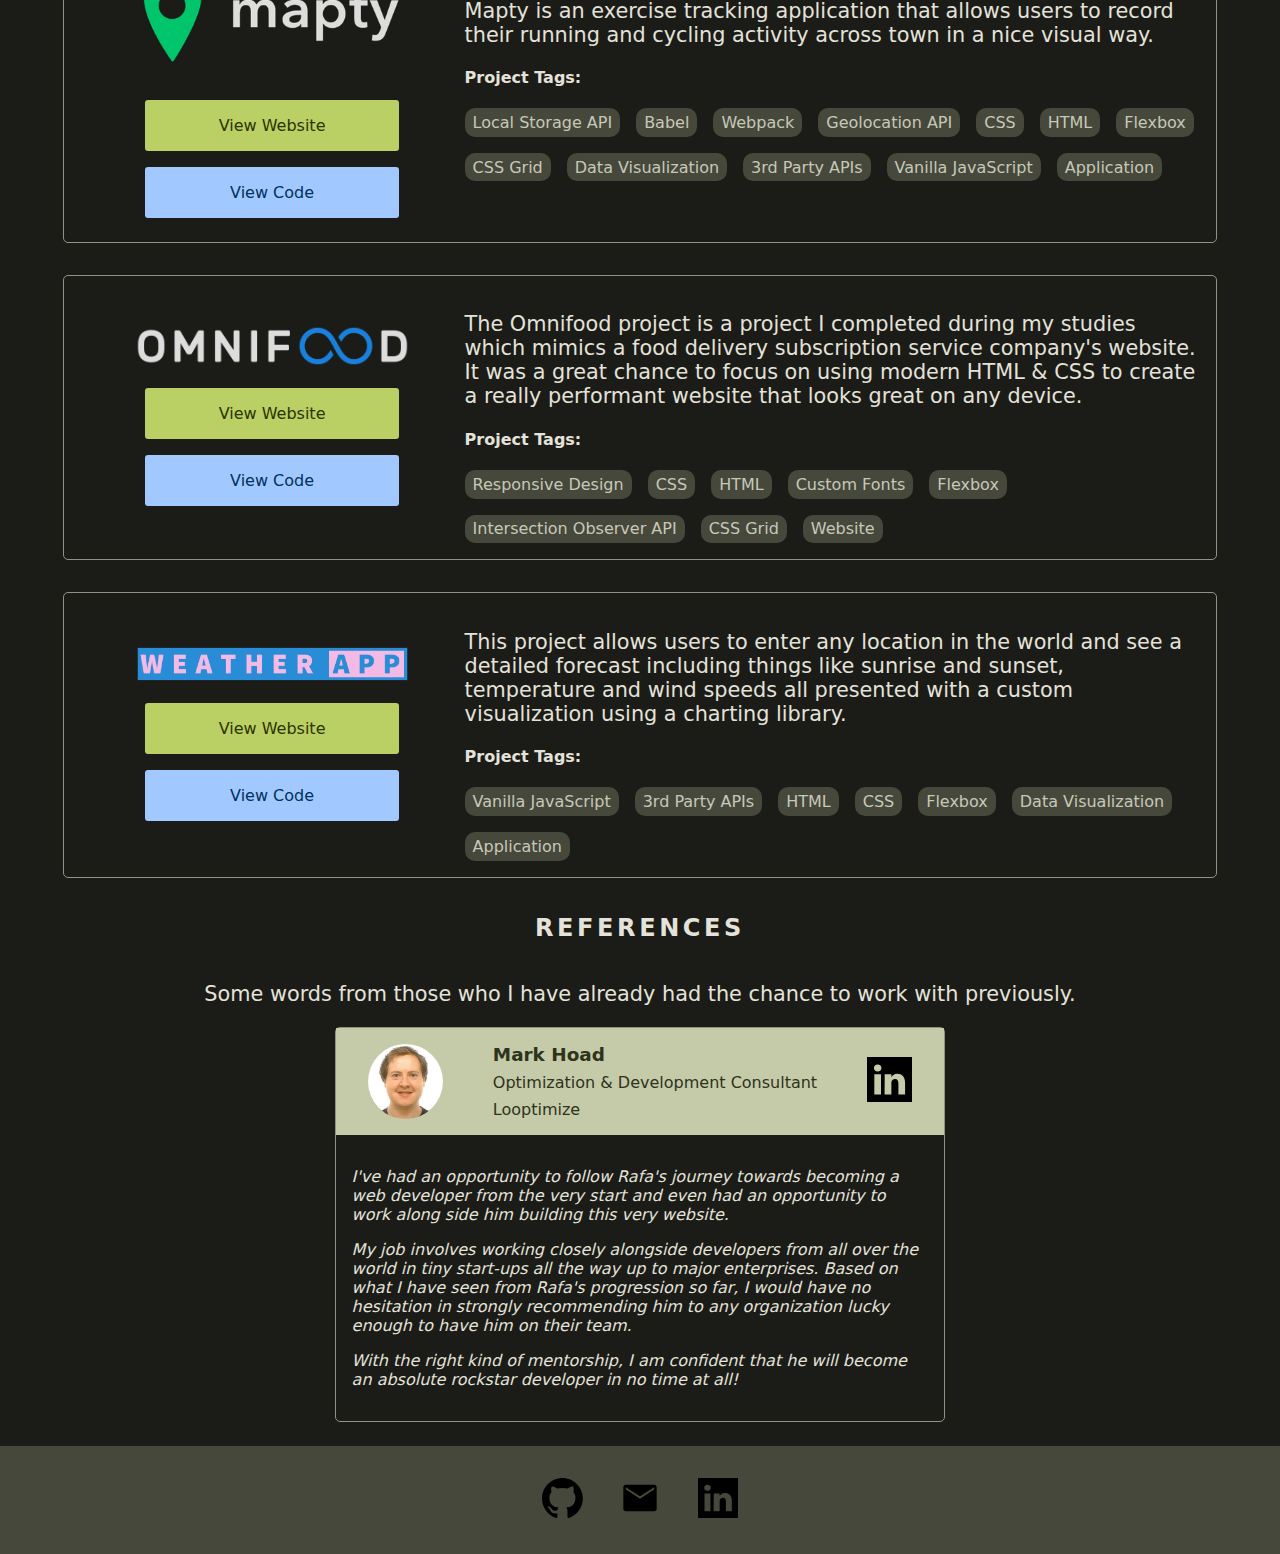
==== commit b7c7193d: "Finish step 7" ====
--- a/index.html
+++ b/index.html
@@ -190,6 +190,41 @@
         </div>
       </article>
     </section>
+    <section class="container references-section">
+      <h2 class="display-small-typography">
+        References
+      </h2>
+      <p class="light-typography prose">
+        Some words from those who I have already had the chance to work with previously.
+      </p>
+      <div class="testimonial-card outline">
+        <div class="testimonial-header surface-3">
+          <img src="./assets/images/mark-photo.jpeg" alt="Mark" height="75" width="75" class="testimonial-photo">
+          <div class="testimonial-person">
+            <div class="testimonial-name">Mark Hoad</div>
+            <div class="testimonial-job">Optimization &amp; Development Consultant</div>
+            <div class="testimonial-company">Looptimize</div>
+          </div>
+          <a href="https://www.linkedin.com/in/mhoad/" target="_blank">
+            <img src="./assets/images/linkedin-logo.svg" alt="LinkedIn Logo" height="45" width="45">
+          </a>
+        </div>
+        <div class="testimonial-body light-typography">
+          <p>
+            I've had an opportunity to follow Rafa's journey towards becoming a web developer from the very start and even had an opportunity to 
+            work along side him building this very website.
+          </p>
+          <p>
+            My job involves working closely alongside developers from all over the world in tiny start-ups all the way up to major enterprises. Based 
+            on what I have seen from Rafa's progression so far, I would have no hesitation in strongly recommending him to any organization lucky enough 
+            to have him on their team.
+          </p>
+          <p>
+            With the right kind of mentorship, I am confident that he will become an absolute rockstar developer in no time at all!
+          </p>
+        </div>
+      </div>
+    </section>
   </main>
   <footer class="surface-5 content-center">
     <section class="footer-links">
--- a/assets/css/index.css
+++ b/assets/css/index.css
@@ -483,7 +483,7 @@
 
   /* Projects Section */
 
-  .projects-section {
+  .projects-section, .references-section {
     text-align: center;
     display: flex;
     align-items: center;
@@ -538,8 +538,50 @@
     padding: 0.3rem 0.5rem;
   }
 
+  /* References Section */
+
+  .testimonial-card {
+    border-radius: 5px;
+    max-width: 60ch;
+  }
+
+  .testimonial-header {
+    display: flex;
+    align-items: center;
+    padding: 1rem;
+    gap: 1rem;
+    justify-content: space-around;
+  }
+
+  .testimonial-photo {
+    border-radius: 100%;
+  }
+
+  .testimonial-person {
+    display: flex;
+    flex-direction: column;
+    gap: 0.5rem;
+    font-weight: 200;
+    text-align: left;
+  }
+
+  .testimonial-name {
+    font-weight: bold;
+    font-size: 1.15rem;
+  }
+
+  .testimonial-body {
+    padding: 1rem;
+    text-align: left;
+    font-style: italic;
+  }
+
 
   /* Footer  */
+
+  footer {
+    margin-top: 1.5rem;
+  }
 
   .footer-links a {
     text-decoration: none;
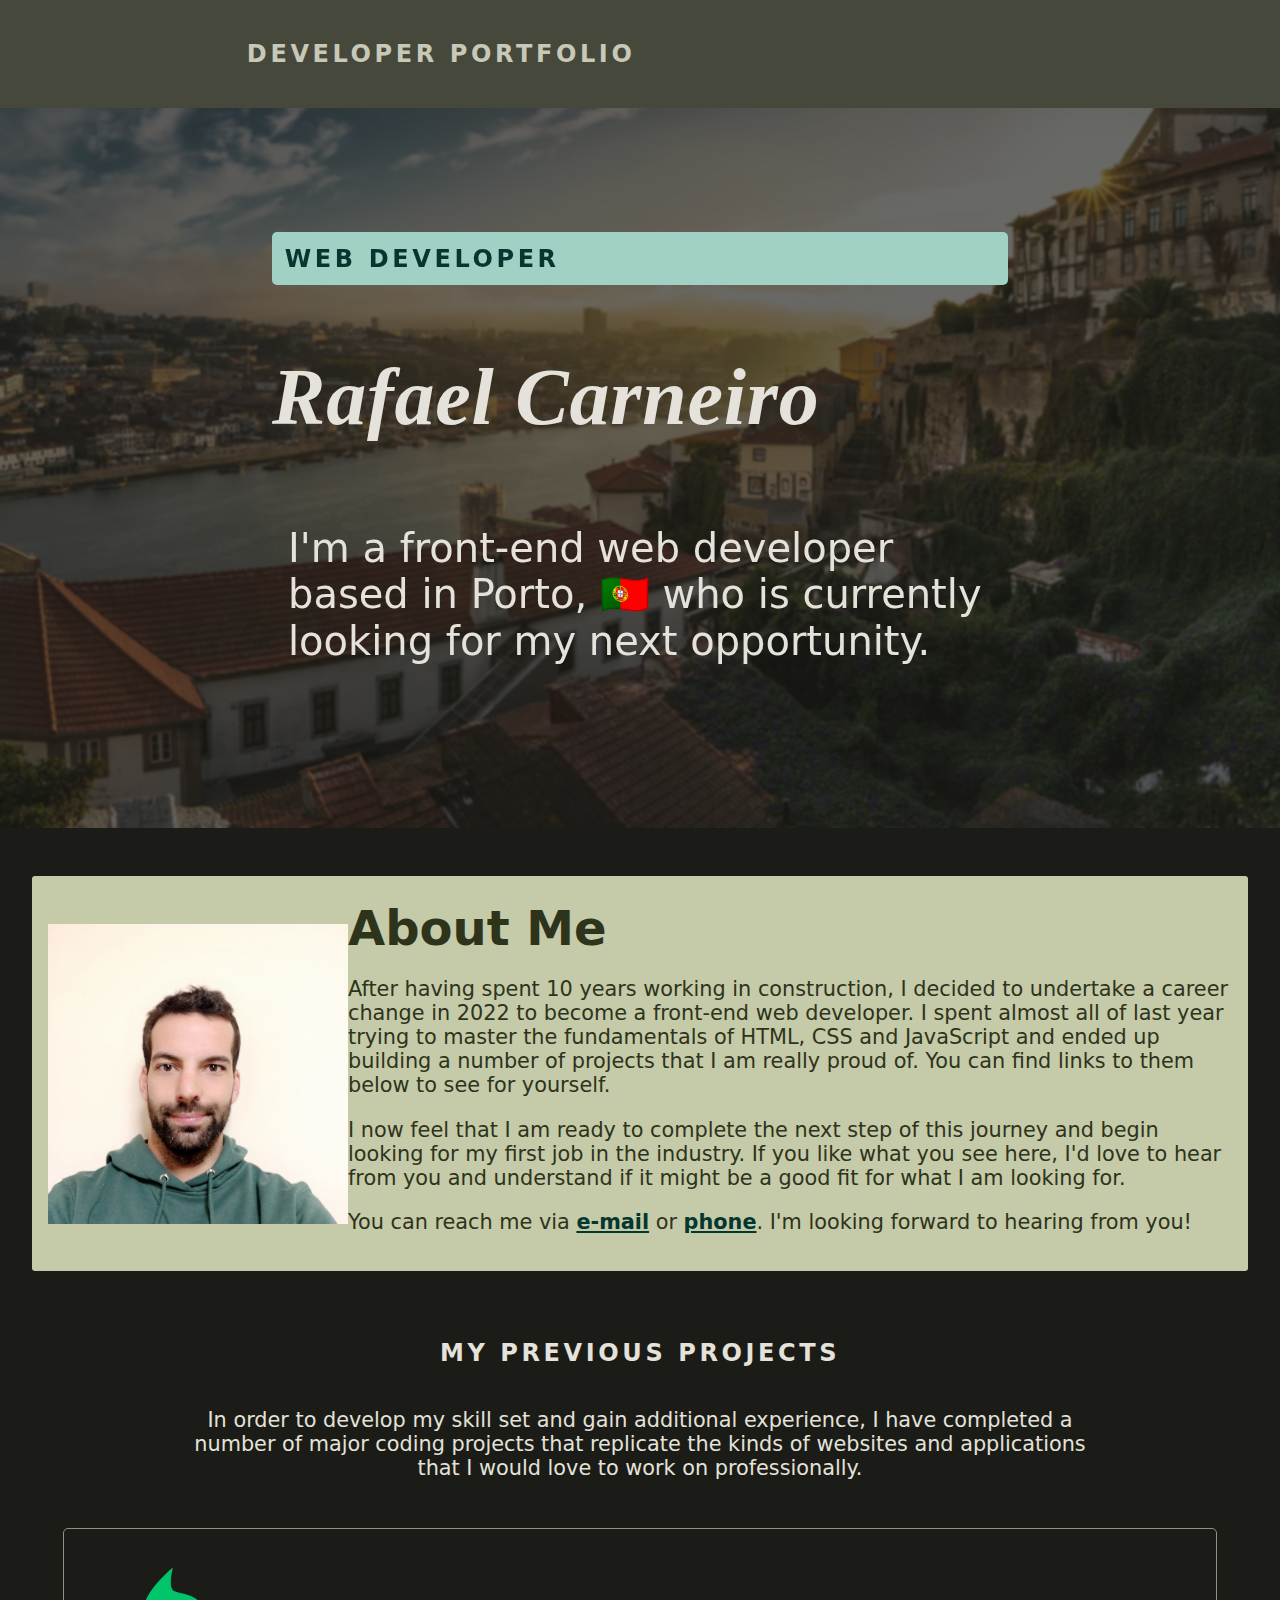
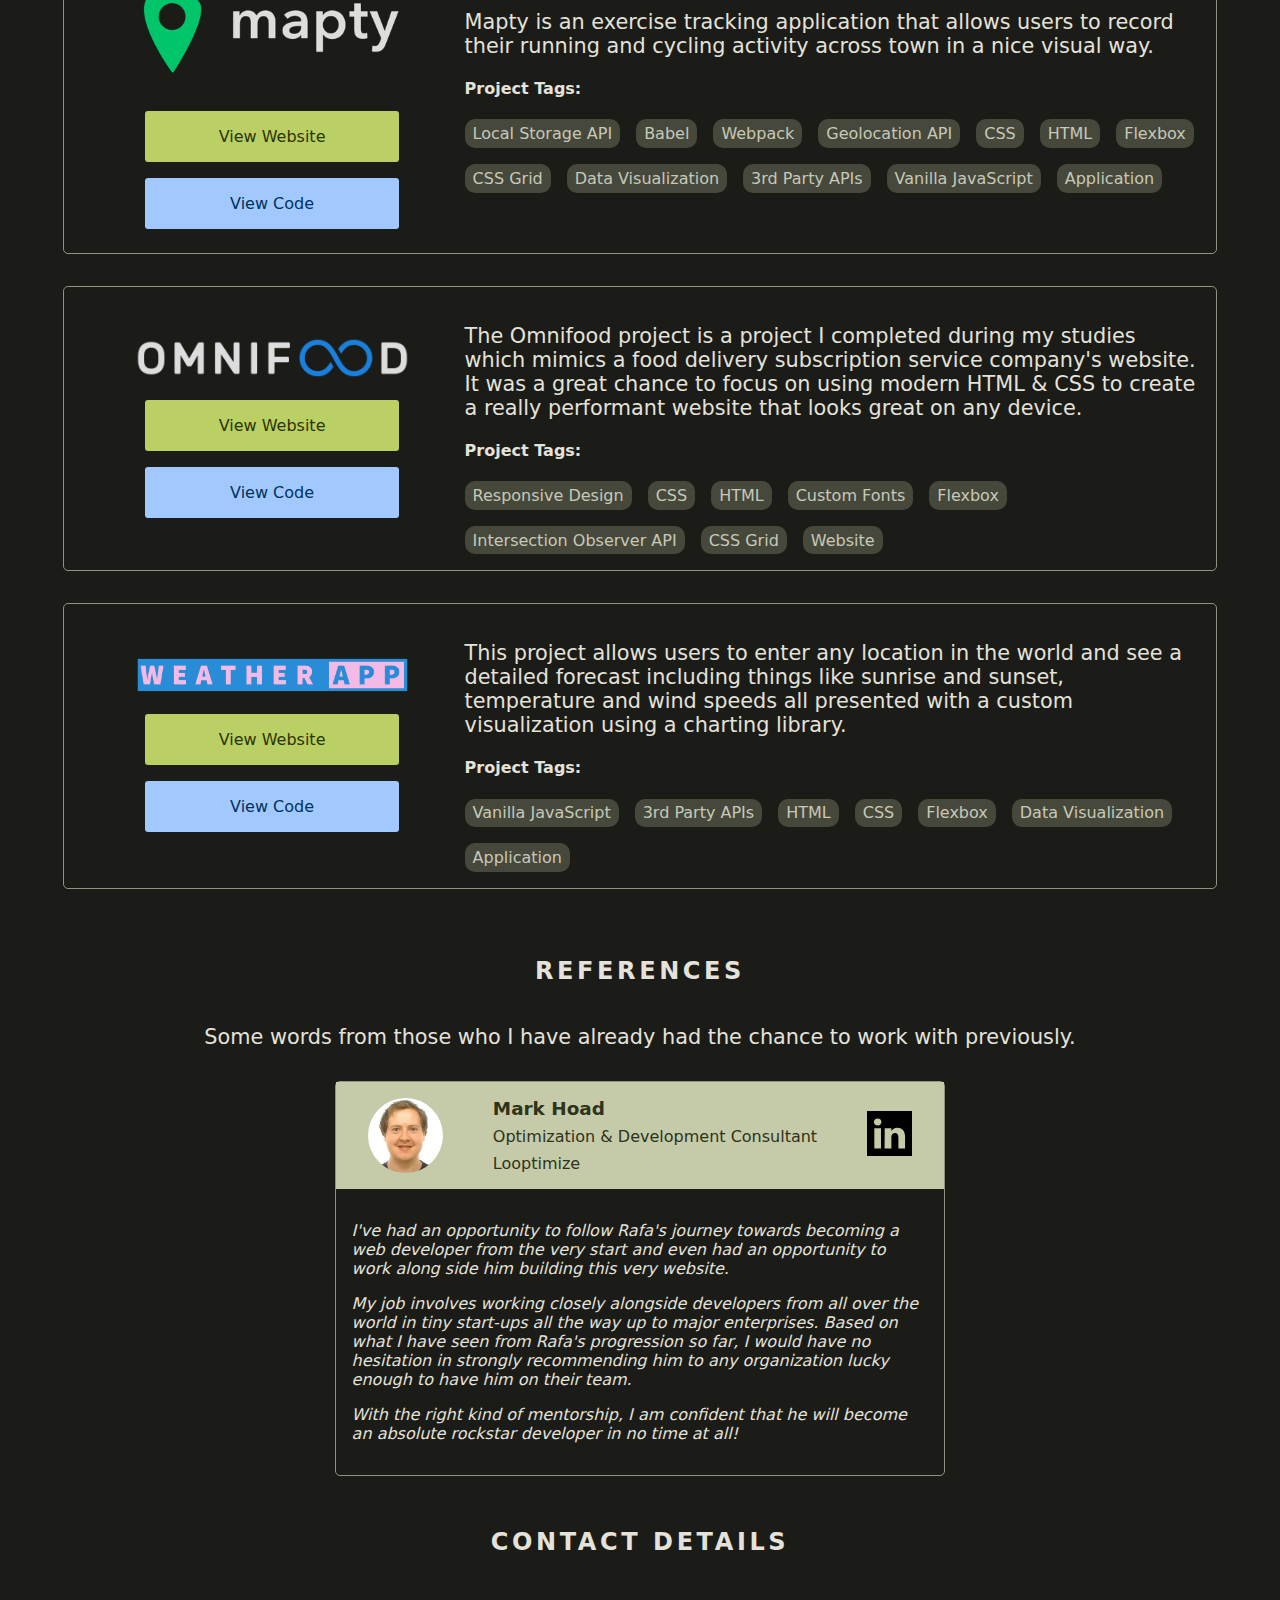
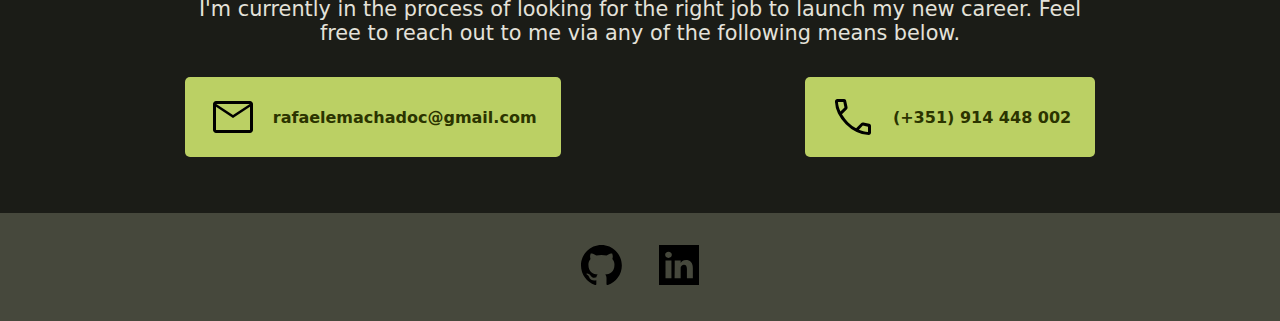
==== commit 6abbf07e: "Finish Contact Section" ====
--- a/index.html
+++ b/index.html
@@ -56,7 +56,7 @@
       <h2 class="display-small-typography">
         My Previous Projects
       </h2>
-      <p class="light-typography prose">
+      <p class="light-typography prose margin-bottom">
         In order to develop my skill set and gain additional experience, I have completed a number of major coding projects that replicate the kinds of websites and applications that I would love to work on professionally.
       </p>
 
@@ -194,7 +194,7 @@
       <h2 class="display-small-typography">
         References
       </h2>
-      <p class="light-typography prose">
+      <p class="light-typography prose margin-bottom">
         Some words from those who I have already had the chance to work with previously.
       </p>
       <div class="testimonial-card outline">
@@ -225,15 +225,35 @@
         </div>
       </div>
     </section>
+
+    <section class="container contact-section">
+      <h2 class="display-small-typography">
+        Contact Details
+      </h2>
+      <p class="light-typography prose margin-bottom">
+        I'm currently in the process of looking for the right job to launch my new career. Feel free to reach out to me via any of the following means below.
+      </p>
+      <div class="contact-methods">
+        <a href="mailto:rafaelemachadoc+portfolio@gmail.com" target="_blank" class="contact-button">
+          <div class="contact-card surface-2">
+            <img src="./assets/images/email-icon.svg" alt="Email Icon" title="Email Me">
+            rafaelemachadoc@gmail.com
+          </div>
+        </a>
+        <a href="tel:+351914448002" class="contact-button">
+          <div class="contact-card surface-2">
+            <img src="./assets/images/phone-icon.svg" alt="Email Icon" title="Call Me">
+            (+351) 914 448 002
+          </div>
+        </a>
+      </div>
+    </section>
   </main>
   <footer class="surface-5 content-center">
     <section class="footer-links">
       <a href="https://github.com/rafaelc199" target="_blank">
         <img src="./assets/images/github-mark.svg" alt="GitHub Logo" title="Visit My GitHub" class="social-links">
       </a>
-      <a href="mailto:rafaelemachadoc+portfolio@gmail.com" target="_blank">
-        <img src="./assets/images/email-icon.svg" alt="Email Icon" title="Email Me" class="social-links">
-      </a>
       <a href="https://www.linkedin.com/in/rafael-carneiro-33394322a" target="_blank">
         <img src="./assets/images/linkedin-logo.svg" alt="LinkedIn Logo" title="Visit My LinkedIn" class="social-links">
       </a>
--- a/assets/css/index.css
+++ b/assets/css/index.css
@@ -381,6 +381,10 @@
 
   .light-typography {
     font-weight: 200;
+  }
+
+  .margin-bottom {
+    margin-bottom: 2rem;
   }
 
 
@@ -483,11 +487,12 @@
 
   /* Projects Section */
 
-  .projects-section, .references-section {
+  .projects-section, .references-section, .contact-section {
     text-align: center;
     display: flex;
     align-items: center;
     flex-direction: column;
+    margin-bottom: 2rem;
   }
 
   .project-card {
@@ -576,6 +581,31 @@
     font-style: italic;
   }
 
+  /* Contact Section */
+
+  .contact-methods {
+    display: flex;
+    width: 100%;
+    justify-content: space-between;
+    flex-direction: column;
+    gap: 1rem;
+  }
+
+  .contact-card {
+    display: flex;
+    align-items: center;
+    gap: 1rem;
+    padding: 1rem 0.5rem;
+    border-radius: 5px;
+    justify-content: center;
+  }
+
+   a.contact-button {
+    text-decoration: none;
+    color: var(--surface-2-text);
+    font-weight: bold;
+  }
+
 
   /* Footer  */
 
@@ -610,6 +640,16 @@
     .about-section-text {
       margin-inline-start: 2rem;
       text-align: left;
+    }
+
+    .contact-methods {
+      flex-direction: row;
+      gap: unset;
+      justify-content: space-around;
+    }
+
+    .contact-card {
+      padding: 1rem 1.5rem;
     }
   }
 
